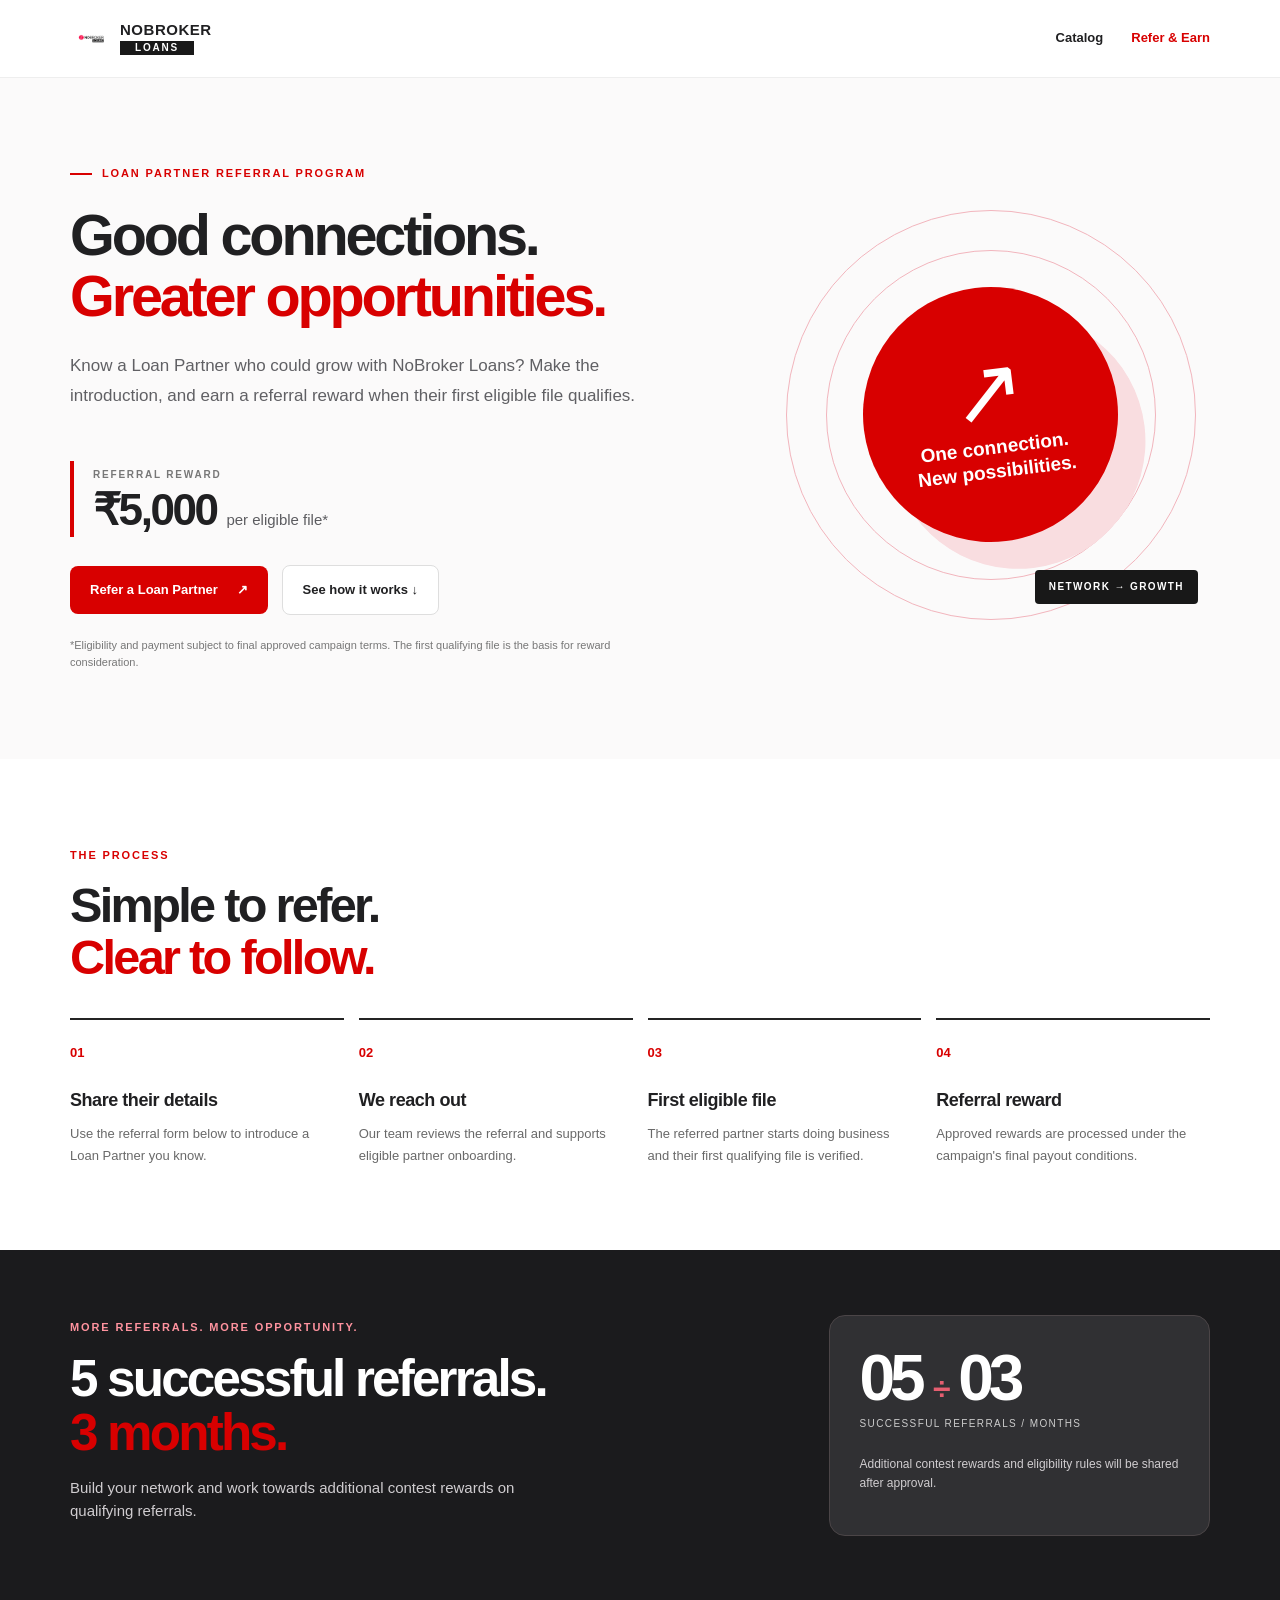
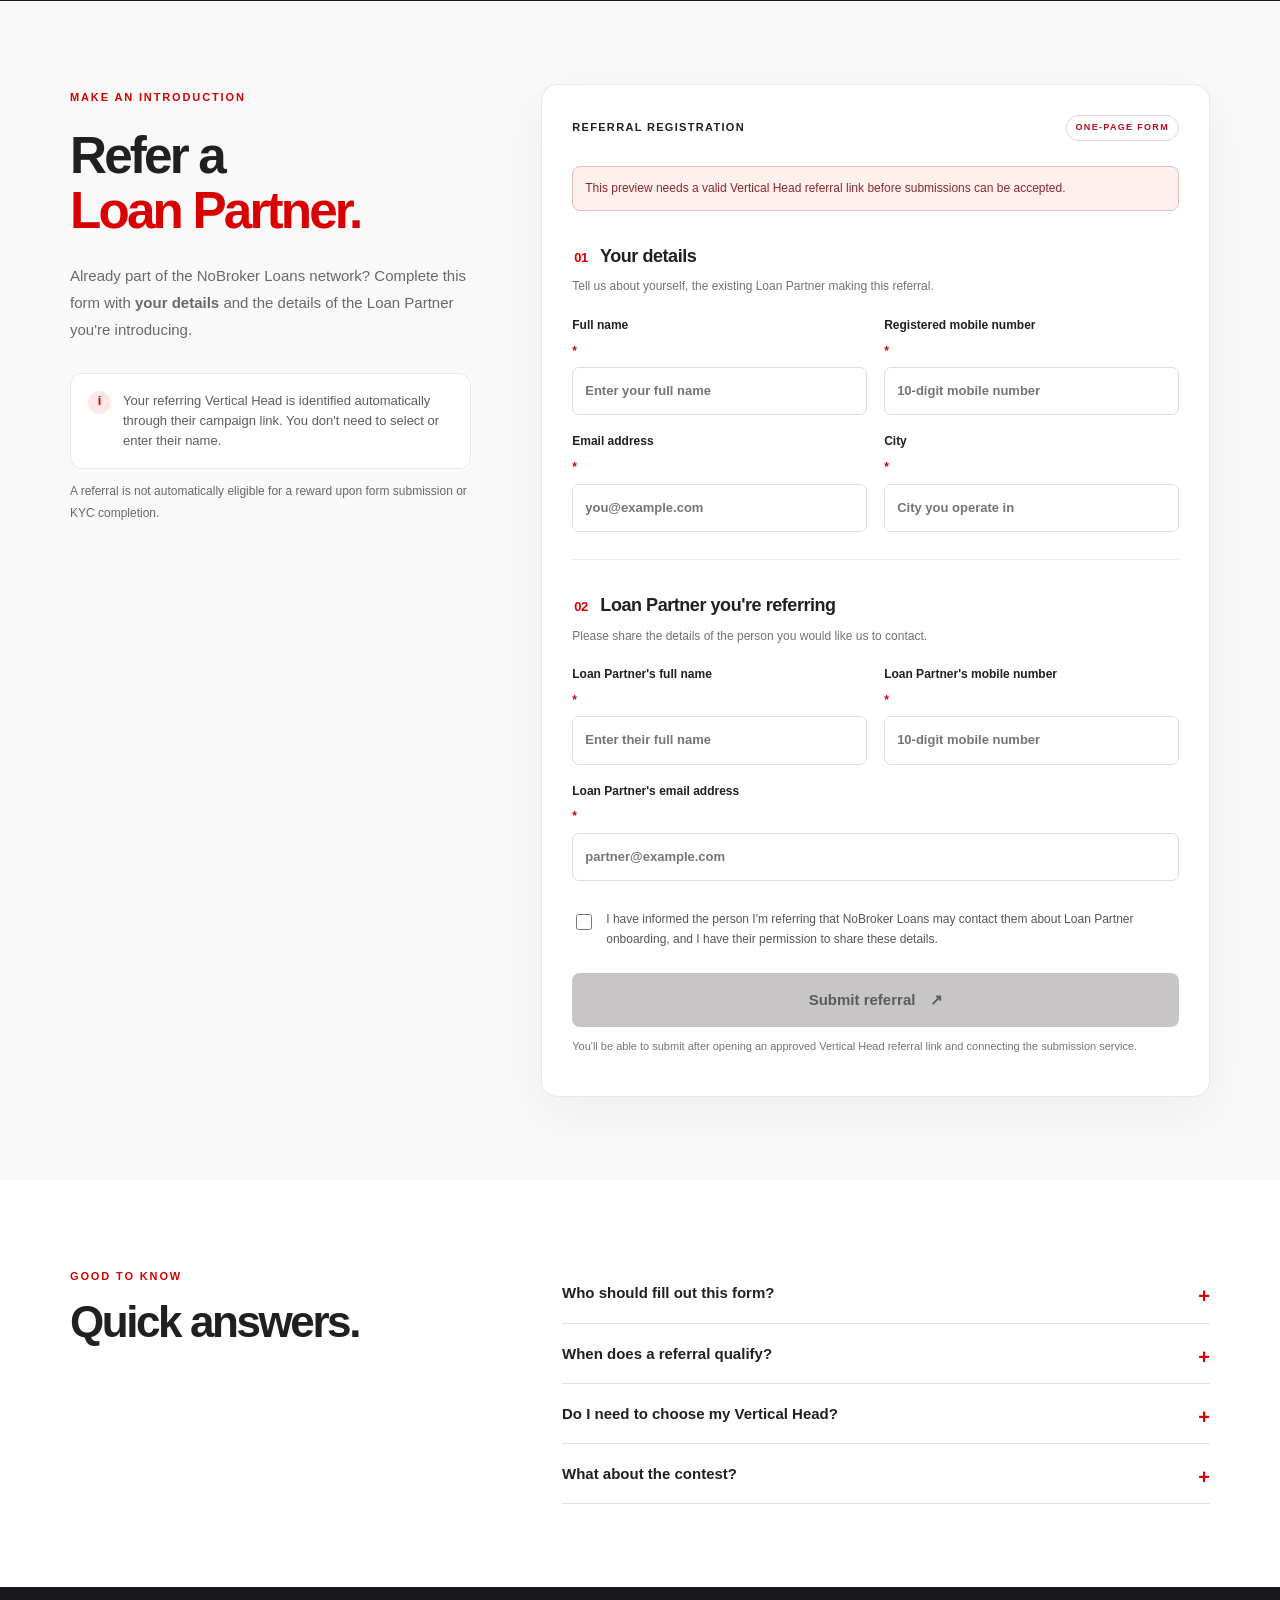
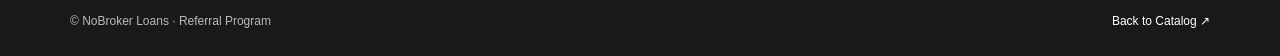
==== refer/index.html @ 008d5f1d "Add files via upload" ====
<!doctype html>
<html lang="en"><head><meta charset="utf-8"><meta name="viewport" content="width=device-width,initial-scale=1,viewport-fit=cover"><meta name="theme-color" content="#ffffff"><meta name="description" content="Refer a Loan Partner to NoBroker Loans. Submit a referral and learn about the referral program."><title>Refer & Earn | NoBroker Loans</title><link rel="icon" href="../favicon.png"><link rel="stylesheet" href="./referral.css"><script src="./referral.js" defer></script></head>
<body><header class="header"><div class="wrap header-row"><a class="wordmark" href="../index.html" aria-label="NoBroker Loans Catalog home"><img src="../assets/catalog-brand-icon.png" alt=""><span><b>NOBROKER</b><strong>LOANS</strong></span></a><nav><a href="../index.html">Catalog</a><a class="selected" href="./">Refer &amp; Earn</a></nav></div></header>
<main>
<section class="hero"><div class="wrap hero-grid"><div><span class="eyebrow"><span class="eyebrow-line"></span> LOAN PARTNER REFERRAL PROGRAM</span><h1>Good connections.<br><em>Greater opportunities.</em></h1><p class="hero-sub">Know a Loan Partner who could grow with NoBroker Loans? Make the introduction, and earn a referral reward when their first eligible file qualifies.</p><div class="reward-line"><div><span class="reward-label">REFERRAL REWARD</span><div class="reward-number">₹5,000 <span>per eligible file*</span></div></div></div><div class="hero-actions"><a href="#referral-form" class="primary">Refer a Loan Partner <span aria-hidden="true">↗</span></a><a href="#how-it-works" class="secondary">See how it works ↓</a></div><p class="micro">*Eligibility and payment subject to final approved campaign terms. The first qualifying file is the basis for reward consideration.</p></div><div class="hero-art" aria-hidden="true"><div class="art-ring ring-one"></div><div class="art-ring ring-two"></div><div class="art-main"><span class="art-icon">↗</span><span class="art-title">One connection.<br>New possibilities.</span></div><div class="art-tag">NETWORK → GROWTH</div></div></div></section>
<section id="how-it-works" class="section how"><div class="wrap"><span class="eyebrow">THE PROCESS</span><h2>Simple to refer.<br><em>Clear to follow.</em></h2><div class="steps"><article class="step"><span class="step-no">01</span><h3>Share their details</h3><p>Use the referral form below to introduce a Loan Partner you know.</p></article><article class="step"><span class="step-no">02</span><h3>We reach out</h3><p>Our team reviews the referral and supports eligible partner onboarding.</p></article><article class="step"><span class="step-no">03</span><h3>First eligible file</h3><p>The referred partner starts doing business and their first qualifying file is verified.</p></article><article class="step"><span class="step-no">04</span><h3>Referral reward</h3><p>Approved rewards are processed under the campaign's final payout conditions.</p></article></div></div></section>
<section class="contest"><div class="wrap contest-grid"><div><span class="eyebrow contest-eyebrow">MORE REFERRALS. MORE OPPORTUNITY.</span><h2>5 successful referrals.<br><em>3 months.</em></h2><p>Build your network and work towards additional contest rewards on qualifying referrals.</p></div><div class="contest-card"><div class="contest-bignum">05 <span>÷</span> 03</div><span class="contest-detail">SUCCESSFUL REFERRALS / MONTHS</span><p>Additional contest rewards and eligibility rules will be shared after approval.</p></div></div></section>
<section id="referral-form" class="section form-section"><div class="wrap form-grid"><div class="form-intro"><span class="eyebrow">MAKE AN INTRODUCTION</span><h2>Refer a<br><em>Loan Partner.</em></h2><p>Already part of the NoBroker Loans network? Complete this form with <b>your details</b> and the details of the Loan Partner you're introducing.</p><div class="privacy-note"><span class="info-dot">i</span><span>Your referring Vertical Head is identified automatically through their campaign link. You don't need to select or enter their name.</span></div><p class="form-small">A referral is not automatically eligible for a reward upon form submission or KYC completion.</p></div>
<div class="form-card"><div class="form-card-head"><span>REFERRAL REGISTRATION</span><span class="small-pill">ONE-PAGE FORM</span></div><div id="link-status" class="status-message" role="status">Checking referral link…</div><form id="referral" novalidate><fieldset><legend><span>01</span> Your details</legend><p class="fieldset-desc">Tell us about yourself, the existing Loan Partner making this referral.</p><div class="fields"><label>Full name <b>*</b><input name="referrer_name" required maxlength="120" autocomplete="name" placeholder="Enter your full name"></label><label>Registered mobile number <b>*</b><input name="referrer_phone" required type="tel" inputmode="numeric" pattern="[6-9][0-9]{9}" maxlength="10" placeholder="10-digit mobile number"></label><label>Email address <b>*</b><input name="referrer_email" required type="email" maxlength="254" autocomplete="email" placeholder="you@example.com"></label><label>City <b>*</b><input name="referrer_city" required maxlength="80" placeholder="City you operate in"></label></div></fieldset><hr><fieldset><legend><span>02</span> Loan Partner you're referring</legend><p class="fieldset-desc">Please share the details of the person you would like us to contact.</p><div class="fields"><label>Loan Partner's full name <b>*</b><input name="referred_name" required maxlength="120" placeholder="Enter their full name"></label><label>Loan Partner's mobile number <b>*</b><input name="referred_phone" required type="tel" inputmode="numeric" pattern="[6-9][0-9]{9}" maxlength="10" placeholder="10-digit mobile number"></label><label class="full">Loan Partner's email address <b>*</b><input name="referred_email" required type="email" maxlength="254" placeholder="partner@example.com"></label></div></fieldset><label class="consent"><input id="consent" type="checkbox" required><span>I have informed the person I'm referring that NoBroker Loans may contact them about Loan Partner onboarding, and I have their permission to share these details.</span></label><div class="submit-row"><button type="submit" id="submit" disabled>Submit referral <span>↗</span></button><p id="submit-status" role="status" aria-live="polite">You'll be able to submit after opening an approved Vertical Head referral link and connecting the submission service.</p></div></form></div></div></section>
<section class="section faq"><div class="wrap faq-grid"><div><span class="eyebrow">GOOD TO KNOW</span><h2>Quick answers.</h2></div><div class="faq-items"><details><summary>Who should fill out this form?</summary><p>The existing NoBroker Loans Loan Partner making the referral—not the new partner being referred.</p></details><details><summary>When does a referral qualify?</summary><p>Submitting details is only the first step. Eligibility depends on the referred partner's first qualifying business file and final program terms.</p></details><details><summary>Do I need to choose my Vertical Head?</summary><p>No. Use the referral link shared by your Vertical Head. Their identifier will be captured automatically.</p></details><details><summary>What about the contest?</summary><p>The proposed challenge is five successful referrals in three months. Additional rewards and full rules will be published after approval.</p></details></div></div></section>
</main><footer><div class="wrap footer-row"><span>© NoBroker Loans · Referral Program</span><a href="../index.html">Back to Catalog ↗</a></div></footer></body></html>
---- refer/referral.css ----
*{box-sizing:border-box}html{scroll-behavior:smooth}body{margin:0;color:#202022;background:#fff;font:15px/1.55 Arial,Helvetica,sans-serif}a{color:inherit;text-decoration:none}button,input{font:inherit}button{cursor:pointer}.wrap{width:min(1140px,calc(100% - 44px));margin:auto}.header{height:78px;border-bottom:1px solid #eee;background:white}.header-row{height:100%;display:flex;align-items:center;justify-content:space-between}.wordmark{display:flex;align-items:center;gap:8px}.wordmark img{width:42px;height:42px;object-fit:contain}.wordmark span{font-size:15px;display:flex;flex-direction:column;line-height:1.02;letter-spacing:.035em}.wordmark strong{background:#191919;color:#fff;font-size:10px;letter-spacing:.18em;width:max-content;padding:2px 15px;margin-top:3px}.header nav{display:flex;gap:28px;font-size:13px;font-weight:700}.header nav .selected{color:#d80000}.hero{background:#fbfafa;padding:80px 0 88px;overflow:hidden}.hero-grid{display:grid;grid-template-columns:1.2fr .8fr;align-items:center;gap:44px}.eyebrow{font-size:11px;font-weight:800;letter-spacing:.17em;color:#d80000;display:inline-flex;align-items:center;gap:10px}.eyebrow-line{width:22px;height:2px;background:#d80000}.hero h1,h2{font-size:clamp(36px,4.5vw,68px);line-height:1.06;letter-spacing:-.055em;font-weight:800;margin:22px 0 24px}h1 em,h2 em{font-style:normal;color:#d80000}.hero-sub{max-width:570px;color:#606064;font-size:17px;line-height:1.8}.reward-line{margin-top:32px;display:inline-block;border-left:4px solid #d80000;padding-left:19px}.reward-label{font-size:10px;letter-spacing:.18em;font-weight:800;color:#777}.reward-number{font-size:44px;letter-spacing:-.055em;font-weight:850;line-height:1.2}.reward-number span{font-size:15px;letter-spacing:0;color:#5c5c60;font-weight:500}.hero-actions{display:flex;align-items:center;flex-wrap:wrap;gap:14px;margin-top:28px}.primary,.secondary{border-radius:8px;padding:14px 20px;font-weight:800;font-size:13px}.primary{background:#d80000;color:white}.primary span{margin-left:15px}.secondary{border:1px solid #dedede;background:white}.micro{font-size:11px;color:#777;max-width:580px;margin:22px 0 0}.hero-art{height:410px;position:relative;display:flex;align-items:center;justify-content:center}.art-ring{position:absolute;border-radius:50%;border:1px solid #f2b5bd}.ring-one{width:410px;height:410px}.ring-two{width:330px;height:330px}.art-main{width:255px;height:255px;border-radius:50%;background:#d80000;color:#fff;display:flex;justify-content:center;align-items:center;flex-direction:column;box-shadow:24px 30px 0 #f9dde0;transform:rotate(-7deg);text-align:center}.art-icon{font-size:90px;font-weight:200;line-height:1}.art-title{font-size:19px;font-weight:800;line-height:1.25}.art-tag{position:absolute;bottom:16px;right:12px;background:#181818;color:white;padding:9px 14px;border-radius:4px;font-size:10px;letter-spacing:.14em;font-weight:800}.section{padding:83px 0}.how{background:#fff}.how h2{font-size:clamp(32px,3.8vw,50px);margin:15px 0 35px}.steps{display:grid;grid-template-columns:repeat(4,1fr);gap:15px}.step{border-top:2px solid #242424;padding:20px 16px 0 0}.step-no{font-size:13px;color:#d80000;font-weight:800}.step h3{margin:23px 0 8px;font-size:18px;letter-spacing:-.025em}.step p{font-size:13px;color:#696969;line-height:1.7;margin:0}.contest{background:#1b1b1d;color:#fff;padding:64px 0}.contest-grid{display:grid;grid-template-columns:1.3fr .7fr;gap:50px;align-items:center}.contest-eyebrow{color:#ff939f}.contest h2{font-size:clamp(34px,4vw,56px);margin:15px 0 15px}.contest p{color:#d0cdd0;max-width:500px}.contest-card{background:#303033;border:1px solid #4b4547;border-radius:16px;padding:30px}.contest-bignum{font-size:64px;font-weight:800;letter-spacing:-.08em;line-height:1}.contest-bignum span{color:#e55e70;font-size:32px}.contest-detail{font-size:10px;letter-spacing:.14em;color:#ccc}.contest-card p{font-size:12px;margin-top:22px}.form-section{background:#faf9f9}.form-grid{display:grid;grid-template-columns:.75fr 1.25fr;gap:70px;align-items:start}.form-intro{position:sticky;top:30px}.form-intro h2{font-size:clamp(34px,4vw,55px)}.form-intro>p{color:#68686d;line-height:1.8}.privacy-note{background:#fff;border:1px solid #e9e6e6;border-radius:12px;padding:17px;display:flex;gap:12px;margin-top:30px;font-size:13px;color:#5d5d61}.info-dot{flex-shrink:0;background:#fde7e9;color:#d80000;width:23px;height:23px;text-align:center;border-radius:50%;font-weight:800}.form-small{font-size:12px}.form-card{background:#fff;border:1px solid #ece6e6;border-radius:16px;box-shadow:0 16px 50px #2620200d;padding:30px}.form-card-head{display:flex;align-items:center;justify-content:space-between;gap:10px;font-size:11px;font-weight:800;letter-spacing:.12em}.small-pill{border:1px solid #f4cbd0;border-radius:40px;color:#b60a1f;padding:5px 9px;font-size:9px;white-space:nowrap}.status-message{background:#fff5e6;border:1px solid #f4d9a6;padding:12px;border-radius:8px;font-size:12px;color:#6b4d19;margin-top:25px}.status-message.ok{background:#f1f8f1;border-color:#c7e4c7;color:#315e31}.status-message.error{background:#fff0f0;border-color:#ebbbbb;color:#892b2b}fieldset{padding:0;border:0;margin:32px 0 0}legend{font-size:18px;font-weight:800;letter-spacing:-.025em}legend span{color:#d80000;margin-right:8px;font-size:13px}.fieldset-desc{font-size:12px;color:#737377;margin:7px 0 20px}.fields{display:grid;grid-template-columns:repeat(2,minmax(0,1fr));gap:17px}.fields label{display:flex;flex-direction:column;gap:7px;font-size:12px;font-weight:700}.fields label b{color:#d80000}.fields .full{grid-column:1/-1}.fields input{width:100%;min-width:0;border:1px solid #dddde1;border-radius:7px;padding:13px 12px;outline:none;background:white;color:#202020;font-size:13px}.fields input:focus{border-color:#d80000;box-shadow:0 0 0 3px #d8000015}.fields input:invalid:not(:placeholder-shown){border-color:#d65b62}.form-card hr{border:0;border-top:1px solid #eee;margin:27px 0}.consent{display:flex;gap:11px;align-items:flex-start;font-size:12px;color:#55565b;line-height:1.65;margin-top:29px}.consent input{margin-top:4px;accent-color:#d80000;width:16px;height:16px;flex-shrink:0}.submit-row{margin-top:24px}.submit-row button{border:0;border-radius:8px;background:#d80000;color:white;padding:15px 22px;width:100%;font-weight:800;text-align:center}.submit-row button span{padding-left:10px}.submit-row button:disabled{background:#c7c5c5;color:#5b5b5b;cursor:not-allowed}.submit-row p{font-size:11px;color:#74747a;line-height:1.6}.faq-grid{display:grid;grid-template-columns:.8fr 1.2fr;gap:60px}.faq h2{font-size:44px;margin:12px 0}.faq details{border-bottom:1px solid #e3e3e3;padding:18px 0}.faq summary{cursor:pointer;list-style:none;font-weight:750}.faq summary:after{content:'+';float:right;color:#d80000;font-size:20px}.faq details[open] summary:after{content:'−'}.faq details p{font-size:13px;color:#6a6a6a;max-width:570px}footer{background:#19191b;color:#bbb;font-size:12px;padding:25px 0}.footer-row{display:flex;justify-content:space-between;gap:20px}footer a{color:#fff}@media(max-width:850px){.hero-grid,.contest-grid,.form-grid,.faq-grid{grid-template-columns:1fr}.hero-art{display:none}.form-intro{position:static}.steps{grid-template-columns:repeat(2,1fr)}.hero{padding:50px 0 56px}.form-grid{gap:20px}}@media(max-width:520px){.wrap{width:calc(100% - 30px)}.header{height:70px}.header nav{gap:14px}.header nav a{font-size:12px}.wordmark img{width:34px;height:34px}.wordmark span{font-size:12px}.wordmark strong{font-size:8px}.hero h1{font-size:42px}.hero-sub{font-size:15px}.reward-number{font-size:39px}.reward-number span{display:block;font-size:13px}.steps,.fields{grid-template-columns:1fr}.section{padding:55px 0}.form-card{padding:21px 16px}.contest{padding:48px 0}.contest-card{padding:22px}.faq h2{font-size:38px}.footer-row{flex-direction:column}.hero-actions{align-items:stretch}.hero-actions a{text-align:center;flex:1 1 auto}}
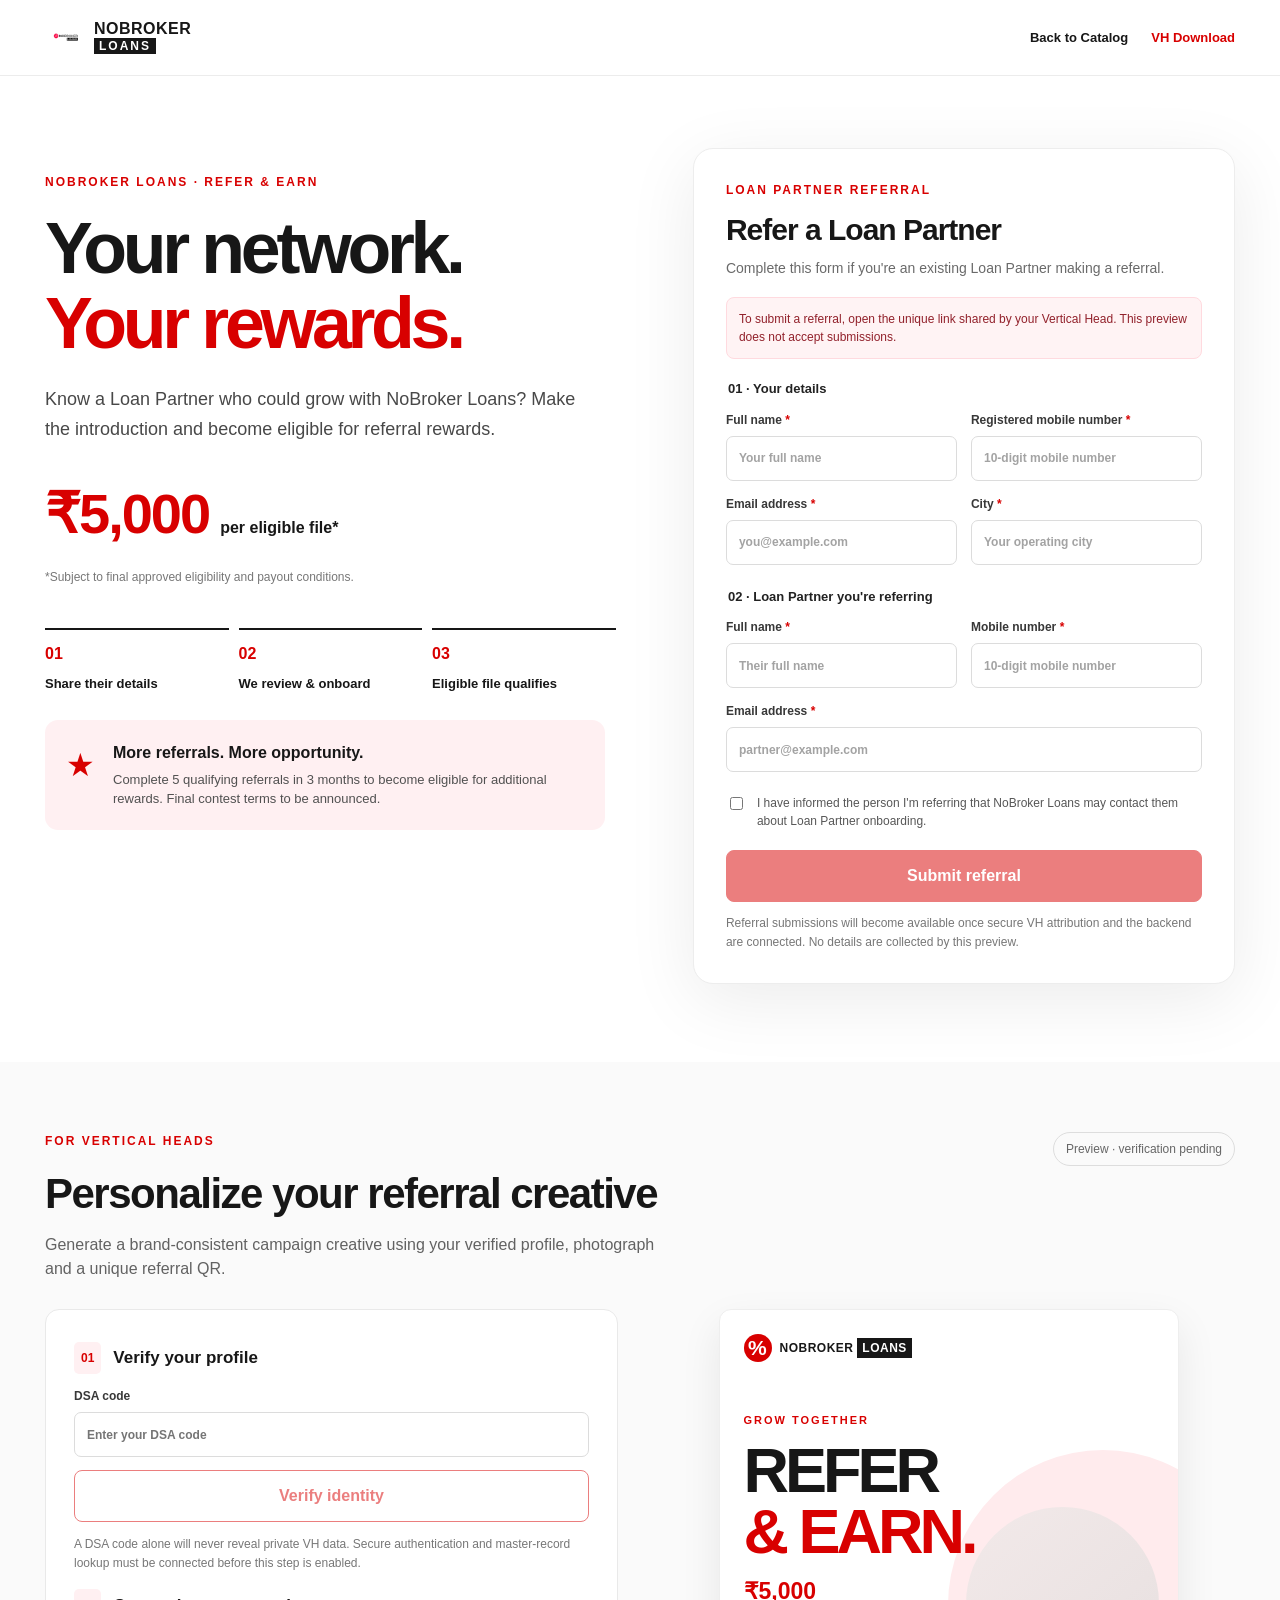
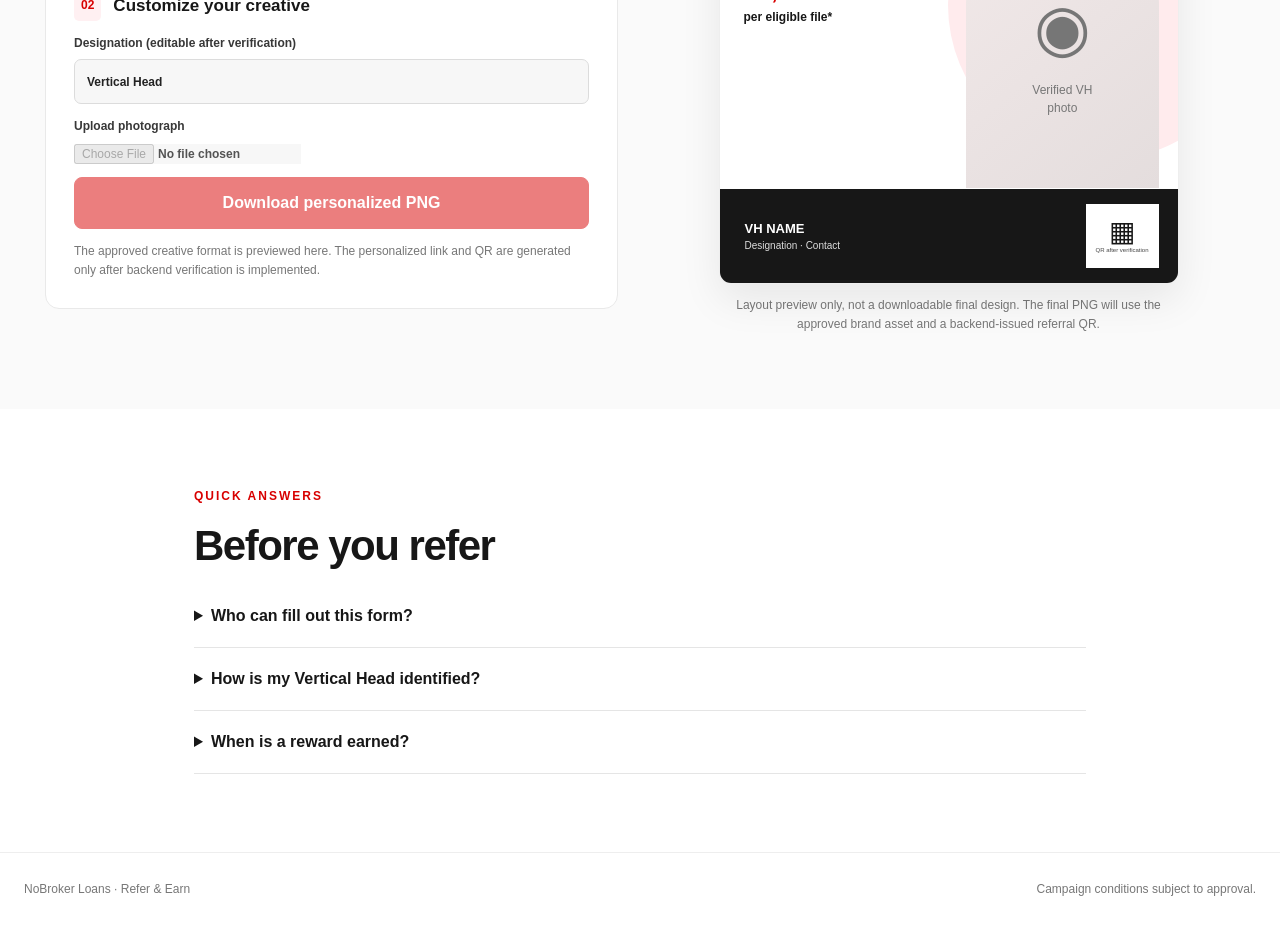
==== commit aa6e559a: "Add files via upload" ====
--- a/refer/index.html
+++ b/refer/index.html
@@ -1,11 +1,9 @@
 <!doctype html>
-<html lang="en"><head><meta charset="utf-8"><meta name="viewport" content="width=device-width,initial-scale=1,viewport-fit=cover"><meta name="theme-color" content="#ffffff"><meta name="description" content="Refer a Loan Partner to NoBroker Loans. Submit a referral and learn about the referral program."><title>Refer & Earn | NoBroker Loans</title><link rel="icon" href="../favicon.png"><link rel="stylesheet" href="./referral.css"><script src="./referral.js" defer></script></head>
-<body><header class="header"><div class="wrap header-row"><a class="wordmark" href="../index.html" aria-label="NoBroker Loans Catalog home"><img src="../assets/catalog-brand-icon.png" alt=""><span><b>NOBROKER</b><strong>LOANS</strong></span></a><nav><a href="../index.html">Catalog</a><a class="selected" href="./">Refer &amp; Earn</a></nav></div></header>
+<html lang="en"><head><meta charset="utf-8"><meta name="viewport" content="width=device-width,initial-scale=1"><meta name="theme-color" content="#ffffff"><title>Refer & Earn | NoBroker Loans</title><meta name="description" content="Introduce a Loan Partner to NoBroker Loans. Learn about referral rewards and submit an eligible referral."><link rel="icon" href="../favicon.png"><link rel="stylesheet" href="./referral.css"></head>
+<body><header class="bar"><a href="../" class="brand" aria-label="Back to NoBroker Loans Catalog"><img src="./catalog-brand.png" alt=""/><span><b>NOBROKER</b><em>LOANS</em></span></a><nav><a href="../">Back to Catalog</a><a class="vh-nav" href="#vh-tool">VH Download</a></nav></header>
 <main>
-<section class="hero"><div class="wrap hero-grid"><div><span class="eyebrow"><span class="eyebrow-line"></span> LOAN PARTNER REFERRAL PROGRAM</span><h1>Good connections.<br><em>Greater opportunities.</em></h1><p class="hero-sub">Know a Loan Partner who could grow with NoBroker Loans? Make the introduction, and earn a referral reward when their first eligible file qualifies.</p><div class="reward-line"><div><span class="reward-label">REFERRAL REWARD</span><div class="reward-number">₹5,000 <span>per eligible file*</span></div></div></div><div class="hero-actions"><a href="#referral-form" class="primary">Refer a Loan Partner <span aria-hidden="true">↗</span></a><a href="#how-it-works" class="secondary">See how it works ↓</a></div><p class="micro">*Eligibility and payment subject to final approved campaign terms. The first qualifying file is the basis for reward consideration.</p></div><div class="hero-art" aria-hidden="true"><div class="art-ring ring-one"></div><div class="art-ring ring-two"></div><div class="art-main"><span class="art-icon">↗</span><span class="art-title">One connection.<br>New possibilities.</span></div><div class="art-tag">NETWORK → GROWTH</div></div></div></section>
-<section id="how-it-works" class="section how"><div class="wrap"><span class="eyebrow">THE PROCESS</span><h2>Simple to refer.<br><em>Clear to follow.</em></h2><div class="steps"><article class="step"><span class="step-no">01</span><h3>Share their details</h3><p>Use the referral form below to introduce a Loan Partner you know.</p></article><article class="step"><span class="step-no">02</span><h3>We reach out</h3><p>Our team reviews the referral and supports eligible partner onboarding.</p></article><article class="step"><span class="step-no">03</span><h3>First eligible file</h3><p>The referred partner starts doing business and their first qualifying file is verified.</p></article><article class="step"><span class="step-no">04</span><h3>Referral reward</h3><p>Approved rewards are processed under the campaign's final payout conditions.</p></article></div></div></section>
-<section class="contest"><div class="wrap contest-grid"><div><span class="eyebrow contest-eyebrow">MORE REFERRALS. MORE OPPORTUNITY.</span><h2>5 successful referrals.<br><em>3 months.</em></h2><p>Build your network and work towards additional contest rewards on qualifying referrals.</p></div><div class="contest-card"><div class="contest-bignum">05 <span>÷</span> 03</div><span class="contest-detail">SUCCESSFUL REFERRALS / MONTHS</span><p>Additional contest rewards and eligibility rules will be shared after approval.</p></div></div></section>
-<section id="referral-form" class="section form-section"><div class="wrap form-grid"><div class="form-intro"><span class="eyebrow">MAKE AN INTRODUCTION</span><h2>Refer a<br><em>Loan Partner.</em></h2><p>Already part of the NoBroker Loans network? Complete this form with <b>your details</b> and the details of the Loan Partner you're introducing.</p><div class="privacy-note"><span class="info-dot">i</span><span>Your referring Vertical Head is identified automatically through their campaign link. You don't need to select or enter their name.</span></div><p class="form-small">A referral is not automatically eligible for a reward upon form submission or KYC completion.</p></div>
-<div class="form-card"><div class="form-card-head"><span>REFERRAL REGISTRATION</span><span class="small-pill">ONE-PAGE FORM</span></div><div id="link-status" class="status-message" role="status">Checking referral link…</div><form id="referral" novalidate><fieldset><legend><span>01</span> Your details</legend><p class="fieldset-desc">Tell us about yourself, the existing Loan Partner making this referral.</p><div class="fields"><label>Full name <b>*</b><input name="referrer_name" required maxlength="120" autocomplete="name" placeholder="Enter your full name"></label><label>Registered mobile number <b>*</b><input name="referrer_phone" required type="tel" inputmode="numeric" pattern="[6-9][0-9]{9}" maxlength="10" placeholder="10-digit mobile number"></label><label>Email address <b>*</b><input name="referrer_email" required type="email" maxlength="254" autocomplete="email" placeholder="you@example.com"></label><label>City <b>*</b><input name="referrer_city" required maxlength="80" placeholder="City you operate in"></label></div></fieldset><hr><fieldset><legend><span>02</span> Loan Partner you're referring</legend><p class="fieldset-desc">Please share the details of the person you would like us to contact.</p><div class="fields"><label>Loan Partner's full name <b>*</b><input name="referred_name" required maxlength="120" placeholder="Enter their full name"></label><label>Loan Partner's mobile number <b>*</b><input name="referred_phone" required type="tel" inputmode="numeric" pattern="[6-9][0-9]{9}" maxlength="10" placeholder="10-digit mobile number"></label><label class="full">Loan Partner's email address <b>*</b><input name="referred_email" required type="email" maxlength="254" placeholder="partner@example.com"></label></div></fieldset><label class="consent"><input id="consent" type="checkbox" required><span>I have informed the person I'm referring that NoBroker Loans may contact them about Loan Partner onboarding, and I have their permission to share these details.</span></label><div class="submit-row"><button type="submit" id="submit" disabled>Submit referral <span>↗</span></button><p id="submit-status" role="status" aria-live="polite">You'll be able to submit after opening an approved Vertical Head referral link and connecting the submission service.</p></div></form></div></div></section>
-<section class="section faq"><div class="wrap faq-grid"><div><span class="eyebrow">GOOD TO KNOW</span><h2>Quick answers.</h2></div><div class="faq-items"><details><summary>Who should fill out this form?</summary><p>The existing NoBroker Loans Loan Partner making the referral—not the new partner being referred.</p></details><details><summary>When does a referral qualify?</summary><p>Submitting details is only the first step. Eligibility depends on the referred partner's first qualifying business file and final program terms.</p></details><details><summary>Do I need to choose my Vertical Head?</summary><p>No. Use the referral link shared by your Vertical Head. Their identifier will be captured automatically.</p></details><details><summary>What about the contest?</summary><p>The proposed challenge is five successful referrals in three months. Additional rewards and full rules will be published after approval.</p></details></div></div></section>
-</main><footer><div class="wrap footer-row"><span>© NoBroker Loans · Referral Program</span><a href="../index.html">Back to Catalog ↗</a></div></footer></body></html>+<section class="hero" aria-labelledby="hero-title"><div class="hero-copy"><p class="eyebrow">NOBROKER LOANS · REFER & EARN</p><h1 id="hero-title">Your network.<br><span>Your rewards.</span></h1><p class="intro">Know a Loan Partner who could grow with NoBroker Loans? Make the introduction and become eligible for referral rewards.</p><div class="reward"><strong>₹5,000</strong><span>per eligible file*</span></div><p class="subtext">*Subject to final approved eligibility and payout conditions.</p><div class="steps"><div><b>01</b><span>Share their details</span></div><div><b>02</b><span>We review & onboard</span></div><div><b>03</b><span>Eligible file qualifies</span></div></div><div class="contest"><div class="contest-icon" aria-hidden="true">★</div><div><b>More referrals. More opportunity.</b><p>Complete 5 qualifying referrals in 3 months to become eligible for additional rewards. Final contest terms to be announced.</p></div></div></div>
+<div class="form-card" id="refer-form"><div class="card-top"><p class="eyebrow">LOAN PARTNER REFERRAL</p><h2>Refer a Loan Partner</h2><p>Complete this form if you're an existing Loan Partner making a referral.</p></div><div class="notice" id="attribution-message" role="status">Checking your referral link…</div><form id="referral-form"><fieldset><legend>01 · Your details</legend><div class="fields"><label>Full name <span>*</span><input name="referrer_name" autocomplete="name" required maxlength="120" placeholder="Your full name"></label><label>Registered mobile number <span>*</span><input name="referrer_mobile" inputmode="numeric" pattern="[6-9][0-9]{9}" required placeholder="10-digit mobile number"></label><label>Email address <span>*</span><input name="referrer_email" type="email" autocomplete="email" required placeholder="you@example.com"></label><label>City <span>*</span><input name="referrer_city" required maxlength="100" placeholder="Your operating city"></label></div></fieldset><fieldset><legend>02 · Loan Partner you're referring</legend><div class="fields"><label>Full name <span>*</span><input name="referred_name" required maxlength="120" placeholder="Their full name"></label><label>Mobile number <span>*</span><input name="referred_mobile" inputmode="numeric" pattern="[6-9][0-9]{9}" required placeholder="10-digit mobile number"></label><label class="wide">Email address <span>*</span><input name="referred_email" type="email" required placeholder="partner@example.com"></label></div></fieldset><label class="consent"><input name="consent" type="checkbox" required><span>I have informed the person I'm referring that NoBroker Loans may contact them about Loan Partner onboarding.</span></label><button class="button primary" type="submit" id="submit-referral" disabled>Submit referral</button><p class="footnote">Referral submissions will become available once secure VH attribution and the backend are connected. No details are collected by this preview.</p></form></div></section>
+<section class="vh-section" id="vh-tool"><div class="section-heading"><div><p class="eyebrow">FOR VERTICAL HEADS</p><h2>Personalize your referral creative</h2><p>Generate a brand-consistent campaign creative using your verified profile, photograph and a unique referral QR.</p></div><span class="stage-tag">Preview · verification pending</span></div><div class="vh-grid"><div class="vh-controls"><div class="line"><span>01</span><h3>Verify your profile</h3></div><label>DSA code<input type="text" placeholder="Enter your DSA code" id="dsa-code" autocomplete="off"></label><button class="button secondary" disabled>Verify identity</button><p class="hint">A DSA code alone will never reveal private VH data. Secure authentication and master-record lookup must be connected before this step is enabled.</p><div class="line"><span>02</span><h3>Customize your creative</h3></div><label>Designation (editable after verification)<input type="text" value="Vertical Head" disabled></label><label>Upload photograph<input type="file" accept="image/png,image/jpeg,image/webp" disabled></label><button class="button primary" disabled>Download personalized PNG</button><p class="hint">The approved creative format is previewed here. The personalized link and QR are generated only after backend verification is implemented.</p></div><div class="poster-wrap"><div class="poster" aria-label="Placeholder preview of VH personalized PNG creative"><div class="poster-brand"><span class="poster-mark">%</span><span>NOBROKER <b>LOANS</b></span></div><p class="poster-kicker">GROW TOGETHER</p><h3>REFER<br><em>& EARN.</em></h3><div class="poster-reward">₹5,000 <small>per eligible file*</small></div><div class="photo-placeholder"><span aria-hidden="true">◉</span><small>Verified VH<br>photo</small></div><div class="poster-footer"><div><strong>VH NAME</strong><small>Designation · Contact</small></div><div class="qr-placeholder"><span>▦</span><small>QR after verification</small></div></div></div><p class="hint">Layout preview only, not a downloadable final design. The final PNG will use the approved brand asset and a backend-issued referral QR.</p></div></div></section>
+<section class="faq"><p class="eyebrow">QUICK ANSWERS</p><h2>Before you refer</h2><details><summary>Who can fill out this form?</summary><p>An existing NoBroker Loans Loan Partner referring another prospective Loan Partner.</p></details><details><summary>How is my Vertical Head identified?</summary><p>Your Vertical Head shares a unique referral link. That link is verified by the backend and determines attribution automatically. There is no manual VH selection.</p></details><details><summary>When is a reward earned?</summary><p>Only when approved campaign eligibility and qualifying-file conditions are met. Final commercial terms must be confirmed before launch.</p></details></section>
+</main><footer><span>NoBroker Loans · Refer & Earn</span><span>Campaign conditions subject to approval.</span></footer><script defer src="./referral.js"></script></body></html>
--- a/refer/referral.css
+++ b/refer/referral.css
@@ -1 +1 @@
-*{box-sizing:border-box}html{scroll-behavior:smooth}body{margin:0;color:#202022;background:#fff;font:15px/1.55 Arial,Helvetica,sans-serif}a{color:inherit;text-decoration:none}button,input{font:inherit}button{cursor:pointer}.wrap{width:min(1140px,calc(100% - 44px));margin:auto}.header{height:78px;border-bottom:1px solid #eee;background:white}.header-row{height:100%;display:flex;align-items:center;justify-content:space-between}.wordmark{display:flex;align-items:center;gap:8px}.wordmark img{width:42px;height:42px;object-fit:contain}.wordmark span{font-size:15px;display:flex;flex-direction:column;line-height:1.02;letter-spacing:.035em}.wordmark strong{background:#191919;color:#fff;font-size:10px;letter-spacing:.18em;width:max-content;padding:2px 15px;margin-top:3px}.header nav{display:flex;gap:28px;font-size:13px;font-weight:700}.header nav .selected{color:#d80000}.hero{background:#fbfafa;padding:80px 0 88px;overflow:hidden}.hero-grid{display:grid;grid-template-columns:1.2fr .8fr;align-items:center;gap:44px}.eyebrow{font-size:11px;font-weight:800;letter-spacing:.17em;color:#d80000;display:inline-flex;align-items:center;gap:10px}.eyebrow-line{width:22px;height:2px;background:#d80000}.hero h1,h2{font-size:clamp(36px,4.5vw,68px);line-height:1.06;letter-spacing:-.055em;font-weight:800;margin:22px 0 24px}h1 em,h2 em{font-style:normal;color:#d80000}.hero-sub{max-width:570px;color:#606064;font-size:17px;line-height:1.8}.reward-line{margin-top:32px;display:inline-block;border-left:4px solid #d80000;padding-left:19px}.reward-label{font-size:10px;letter-spacing:.18em;font-weight:800;color:#777}.reward-number{font-size:44px;letter-spacing:-.055em;font-weight:850;line-height:1.2}.reward-number span{font-size:15px;letter-spacing:0;color:#5c5c60;font-weight:500}.hero-actions{display:flex;align-items:center;flex-wrap:wrap;gap:14px;margin-top:28px}.primary,.secondary{border-radius:8px;padding:14px 20px;font-weight:800;font-size:13px}.primary{background:#d80000;color:white}.primary span{margin-left:15px}.secondary{border:1px solid #dedede;background:white}.micro{font-size:11px;color:#777;max-width:580px;margin:22px 0 0}.hero-art{height:410px;position:relative;display:flex;align-items:center;justify-content:center}.art-ring{position:absolute;border-radius:50%;border:1px solid #f2b5bd}.ring-one{width:410px;height:410px}.ring-two{width:330px;height:330px}.art-main{width:255px;height:255px;border-radius:50%;background:#d80000;color:#fff;display:flex;justify-content:center;align-items:center;flex-direction:column;box-shadow:24px 30px 0 #f9dde0;transform:rotate(-7deg);text-align:center}.art-icon{font-size:90px;font-weight:200;line-height:1}.art-title{font-size:19px;font-weight:800;line-height:1.25}.art-tag{position:absolute;bottom:16px;right:12px;background:#181818;color:white;padding:9px 14px;border-radius:4px;font-size:10px;letter-spacing:.14em;font-weight:800}.section{padding:83px 0}.how{background:#fff}.how h2{font-size:clamp(32px,3.8vw,50px);margin:15px 0 35px}.steps{display:grid;grid-template-columns:repeat(4,1fr);gap:15px}.step{border-top:2px solid #242424;padding:20px 16px 0 0}.step-no{font-size:13px;color:#d80000;font-weight:800}.step h3{margin:23px 0 8px;font-size:18px;letter-spacing:-.025em}.step p{font-size:13px;color:#696969;line-height:1.7;margin:0}.contest{background:#1b1b1d;color:#fff;padding:64px 0}.contest-grid{display:grid;grid-template-columns:1.3fr .7fr;gap:50px;align-items:center}.contest-eyebrow{color:#ff939f}.contest h2{font-size:clamp(34px,4vw,56px);margin:15px 0 15px}.contest p{color:#d0cdd0;max-width:500px}.contest-card{background:#303033;border:1px solid #4b4547;border-radius:16px;padding:30px}.contest-bignum{font-size:64px;font-weight:800;letter-spacing:-.08em;line-height:1}.contest-bignum span{color:#e55e70;font-size:32px}.contest-detail{font-size:10px;letter-spacing:.14em;color:#ccc}.contest-card p{font-size:12px;margin-top:22px}.form-section{background:#faf9f9}.form-grid{display:grid;grid-template-columns:.75fr 1.25fr;gap:70px;align-items:start}.form-intro{position:sticky;top:30px}.form-intro h2{font-size:clamp(34px,4vw,55px)}.form-intro>p{color:#68686d;line-height:1.8}.privacy-note{background:#fff;border:1px solid #e9e6e6;border-radius:12px;padding:17px;display:flex;gap:12px;margin-top:30px;font-size:13px;color:#5d5d61}.info-dot{flex-shrink:0;background:#fde7e9;color:#d80000;width:23px;height:23px;text-align:center;border-radius:50%;font-weight:800}.form-small{font-size:12px}.form-card{background:#fff;border:1px solid #ece6e6;border-radius:16px;box-shadow:0 16px 50px #2620200d;padding:30px}.form-card-head{display:flex;align-items:center;justify-content:space-between;gap:10px;font-size:11px;font-weight:800;letter-spacing:.12em}.small-pill{border:1px solid #f4cbd0;border-radius:40px;color:#b60a1f;padding:5px 9px;font-size:9px;white-space:nowrap}.status-message{background:#fff5e6;border:1px solid #f4d9a6;padding:12px;border-radius:8px;font-size:12px;color:#6b4d19;margin-top:25px}.status-message.ok{background:#f1f8f1;border-color:#c7e4c7;color:#315e31}.status-message.error{background:#fff0f0;border-color:#ebbbbb;color:#892b2b}fieldset{padding:0;border:0;margin:32px 0 0}legend{font-size:18px;font-weight:800;letter-spacing:-.025em}legend span{color:#d80000;margin-right:8px;font-size:13px}.fieldset-desc{font-size:12px;color:#737377;margin:7px 0 20px}.fields{display:grid;grid-template-columns:repeat(2,minmax(0,1fr));gap:17px}.fields label{display:flex;flex-direction:column;gap:7px;font-size:12px;font-weight:700}.fields label b{color:#d80000}.fields .full{grid-column:1/-1}.fields input{width:100%;min-width:0;border:1px solid #dddde1;border-radius:7px;padding:13px 12px;outline:none;background:white;color:#202020;font-size:13px}.fields input:focus{border-color:#d80000;box-shadow:0 0 0 3px #d8000015}.fields input:invalid:not(:placeholder-shown){border-color:#d65b62}.form-card hr{border:0;border-top:1px solid #eee;margin:27px 0}.consent{display:flex;gap:11px;align-items:flex-start;font-size:12px;color:#55565b;line-height:1.65;margin-top:29px}.consent input{margin-top:4px;accent-color:#d80000;width:16px;height:16px;flex-shrink:0}.submit-row{margin-top:24px}.submit-row button{border:0;border-radius:8px;background:#d80000;color:white;padding:15px 22px;width:100%;font-weight:800;text-align:center}.submit-row button span{padding-left:10px}.submit-row button:disabled{background:#c7c5c5;color:#5b5b5b;cursor:not-allowed}.submit-row p{font-size:11px;color:#74747a;line-height:1.6}.faq-grid{display:grid;grid-template-columns:.8fr 1.2fr;gap:60px}.faq h2{font-size:44px;margin:12px 0}.faq details{border-bottom:1px solid #e3e3e3;padding:18px 0}.faq summary{cursor:pointer;list-style:none;font-weight:750}.faq summary:after{content:'+';float:right;color:#d80000;font-size:20px}.faq details[open] summary:after{content:'−'}.faq details p{font-size:13px;color:#6a6a6a;max-width:570px}footer{background:#19191b;color:#bbb;font-size:12px;padding:25px 0}.footer-row{display:flex;justify-content:space-between;gap:20px}footer a{color:#fff}@media(max-width:850px){.hero-grid,.contest-grid,.form-grid,.faq-grid{grid-template-columns:1fr}.hero-art{display:none}.form-intro{position:static}.steps{grid-template-columns:repeat(2,1fr)}.hero{padding:50px 0 56px}.form-grid{gap:20px}}@media(max-width:520px){.wrap{width:calc(100% - 30px)}.header{height:70px}.header nav{gap:14px}.header nav a{font-size:12px}.wordmark img{width:34px;height:34px}.wordmark span{font-size:12px}.wordmark strong{font-size:8px}.hero h1{font-size:42px}.hero-sub{font-size:15px}.reward-number{font-size:39px}.reward-number span{display:block;font-size:13px}.steps,.fields{grid-template-columns:1fr}.section{padding:55px 0}.form-card{padding:21px 16px}.contest{padding:48px 0}.contest-card{padding:22px}.faq h2{font-size:38px}.footer-row{flex-direction:column}.hero-actions{align-items:stretch}.hero-actions a{text-align:center;flex:1 1 auto}}+*{box-sizing:border-box}html{scroll-behavior:smooth}body{margin:0;background:#fff;color:#171717;font-family:Inter,Arial,Helvetica,sans-serif;line-height:1.5}a{color:inherit}button,input{font:inherit}.bar{height:76px;display:flex;align-items:center;justify-content:space-between;border-bottom:1px solid #ececec;padding:0 max(24px,calc((100vw - 1190px)/2));background:#fff}.brand{display:inline-flex;gap:8px;align-items:center;text-decoration:none}.brand img{height:41px;width:41px;object-fit:contain}.brand span{display:flex;flex-direction:column;line-height:1.05;font-size:16px;letter-spacing:.5px}.brand em{font-style:normal;background:#171717;color:#fff;font-weight:800;font-size:12px;letter-spacing:2px;padding:2px 5px;width:max-content}.bar nav{display:flex;align-items:center;gap:23px}.bar nav a{text-decoration:none;font-weight:700;font-size:13px}.vh-nav{color:#d80000}.hero{max-width:1238px;margin:auto;padding:72px 24px 78px;display:grid;grid-template-columns:minmax(0,1fr) minmax(400px,0.95fr);gap:6.5%;align-items:start}.hero-copy{padding-top:25px}.eyebrow{font-size:12px;font-weight:850;color:#d80000;letter-spacing:2px;margin:0 0 20px}.hero h1{font-size:clamp(47px,5.6vw,83px);line-height:1.04;letter-spacing:-.06em;margin:0 0 25px;font-weight:900}.hero h1 span{color:#d80000}.intro{font-size:18px;max-width:545px;color:#484848;line-height:1.66}.reward{margin-top:27px;display:flex;align-items:baseline;gap:11px;flex-wrap:wrap}.reward strong{font-weight:900;font-size:56px;letter-spacing:-2px;color:#d80000}.reward span{font-weight:750}.subtext,.footnote,.hint{color:#777;font-size:12px;line-height:1.55}.steps{display:grid;grid-template-columns:repeat(3,1fr);gap:10px;margin:42px 0 26px}.steps div{border-top:2px solid #171717;padding-top:12px;display:flex;flex-direction:column;gap:8px}.steps b{color:#d80000}.steps span{font-weight:750;font-size:13px}.contest{display:flex;align-items:start;gap:18px;background:#fff0f2;padding:21px;border-radius:13px;max-width:560px}.contest-icon{color:#d80000;font-size:32px}.contest b{font-size:16px}.contest p{font-size:13px;color:#515151;margin:5px 0 0}.form-card{background:#fff;border:1px solid #ededed;border-radius:20px;padding:32px;box-shadow:0 16px 70px rgba(19,19,19,.08)}.card-top .eyebrow{margin-bottom:8px}.card-top h2{font-size:30px;letter-spacing:-1px;margin:0}.card-top p:last-child{margin:6px 0 18px;color:#6a6a6a;font-size:14px}.notice{background:#fff3f4;border:1px solid #ffdadf;border-radius:8px;color:#92212b;padding:12px;font-size:12px;margin-bottom:18px}.notice.good{background:#eaf8ef;border-color:#bde8cd;color:#176b39}fieldset{border:0;padding:0;margin:20px 0 22px}legend{font-size:13px;font-weight:850;margin-bottom:12px;color:#222}.fields{display:grid;grid-template-columns:1fr 1fr;gap:14px}.fields label,.vh-controls label{font-size:12px;font-weight:760;display:block;color:#383838}.fields label span{color:#d80000}.fields input,.vh-controls input:not([type=file]){margin-top:7px;width:100%;height:45px;border:1px solid #dcdcdc;background:#fff;border-radius:7px;padding:0 12px;outline-color:#d80000;color:#222}.fields input::placeholder{color:#a3a3a3}.wide{grid-column:1/-1}.consent{display:flex;gap:11px;align-items:start;font-size:12px;color:#575757}.consent input{accent-color:#d80000;margin-top:3px}.button{border-radius:8px;padding:13px 18px;font-weight:800;cursor:pointer}.button.primary{color:white;background:#d80000;border:1px solid #d80000}.button.secondary{background:#fff;color:#d80000;border:1px solid #d80000}.button:disabled{opacity:.5;cursor:not-allowed}.form-card .button{width:100%;margin-top:20px}.footnote{margin-bottom:0}.vh-section{padding:70px max(24px,calc((100vw - 1190px)/2)) 76px;background:#fafafa}.section-heading{display:flex;justify-content:space-between;gap:20px;align-items:start;margin-bottom:28px}.section-heading .eyebrow{margin-bottom:12px}.section-heading h2,.faq h2{font-size:clamp(27px,3.6vw,42px);letter-spacing:-1.5px;margin:0 0 8px}.section-heading p:not(.eyebrow){max-width:620px;color:#626262;margin:0}.stage-tag{border:1px solid #ddd;border-radius:20px;padding:7px 12px;font-size:12px;color:#666;white-space:nowrap}.vh-grid{display:grid;grid-template-columns:1fr 1fr;gap:44px;align-items:start}.vh-controls{background:white;border:1px solid #e9e9e9;padding:28px;border-radius:14px;display:grid;gap:13px}.vh-controls .line{display:flex;align-items:center;gap:12px;margin-top:4px}.line span{background:#fff0f2;color:#d80000;font-size:12px;font-weight:900;padding:7px;border-radius:5px}.line h3{margin:0;font-size:17px}.vh-controls input[type=file]{display:block;margin-top:9px}.vh-controls input:disabled{background:#f7f7f7}.vh-controls .button{width:100%}.hint{margin:0}.poster-wrap{max-width:460px;margin:auto;width:100%}.poster{background:#fff;aspect-ratio:4/5;border-radius:12px;border:1px solid #eee;box-shadow:0 16px 40px #00000014;overflow:hidden;position:relative;padding:24px}.poster:before{content:'';position:absolute;right:-80px;top:140px;width:310px;height:310px;background:#ffebed;border-radius:50%}.poster-brand{display:flex;align-items:center;gap:8px;position:relative;font-size:12px;font-weight:900;letter-spacing:.5px}.poster-mark{display:flex;align-items:center;justify-content:center;background:#d80000;color:#fff;border-radius:50%;height:28px;width:28px;font-weight:900;font-size:21px}.poster-brand b{background:#171717;color:#fff;padding:3px 5px}.poster-kicker{position:relative;font-size:11px;font-weight:900;letter-spacing:2px;color:#d80000;margin-top:50px}.poster h3{position:relative;z-index:1;font-size:clamp(38px,6vw,63px);line-height:.97;letter-spacing:-4px;margin:3px 0 12px}.poster h3 em{font-style:normal;color:#d80000}.poster-reward{position:relative;z-index:1;font-size:23px;font-weight:900;color:#d80000;max-width:240px}.poster-reward small{display:block;color:#171717;font-size:12px}.photo-placeholder{position:absolute;right:19px;bottom:95px;width:42%;height:49%;background:linear-gradient(140deg,#f2e9e9,#e4dddd);border-radius:110px 110px 0 0;display:flex;flex-direction:column;justify-content:center;align-items:center;color:#767676;gap:4px;text-align:center}.photo-placeholder span{font-size:65px}.photo-placeholder small{font-size:12px}.poster-footer{position:absolute;bottom:0;left:0;right:0;padding:15px 19px 15px 25px;background:#171717;color:#fff;display:flex;justify-content:space-between;align-items:center}.poster-footer strong,.poster-footer small{display:block}.poster-footer strong{font-size:13px}.poster-footer small{font-size:10px;color:#ddd}.qr-placeholder{background:#fff;color:#171717;min-width:73px;height:64px;display:flex;flex-direction:column;align-items:center;justify-content:center}.qr-placeholder span{font-size:28px;line-height:1}.qr-placeholder small{font-size:6px;color:#444}.poster-wrap>.hint{margin-top:12px;text-align:center}.faq{max-width:940px;margin:0 auto;padding:78px 24px}.faq .eyebrow{margin-bottom:9px}.faq details{border-bottom:1px solid #e5e5e5;padding:19px 0}.faq summary{font-weight:750;cursor:pointer}.faq details p{color:#626262;font-size:14px}footer{border-top:1px solid #eee;padding:27px 24px;display:flex;gap:20px;justify-content:space-between;color:#777;font-size:12px}@media(max-width:900px){.hero{grid-template-columns:1fr;gap:35px;padding-top:35px}.hero-copy{padding-top:0}.vh-grid{grid-template-columns:1fr}.vh-section{padding-left:24px;padding-right:24px}.poster-wrap{max-width:420px}.section-heading{flex-direction:column}.steps{margin-top:25px}}@media(max-width:530px){.bar{height:68px;padding:0 15px}.bar nav{gap:11px}.bar nav a{font-size:11px}.brand img{width:30px;height:30px}.brand span{font-size:12px}.brand em{font-size:10px}.hero{padding:31px 15px 45px}.hero h1{font-size:47px}.intro{font-size:16px}.form-card{padding:20px;border-radius:13px}.fields{grid-template-columns:1fr}.wide{grid-column:auto}.steps span{font-size:11px}.contest{padding:15px}.vh-section{padding:48px 15px}.vh-controls{padding:17px}.poster{padding:16px}.poster h3{letter-spacing:-2px}.poster-kicker{margin-top:36px}.faq{padding:49px 15px}footer{flex-direction:column;gap:4px}}@media(prefers-reduced-motion:reduce){html{scroll-behavior:auto}}
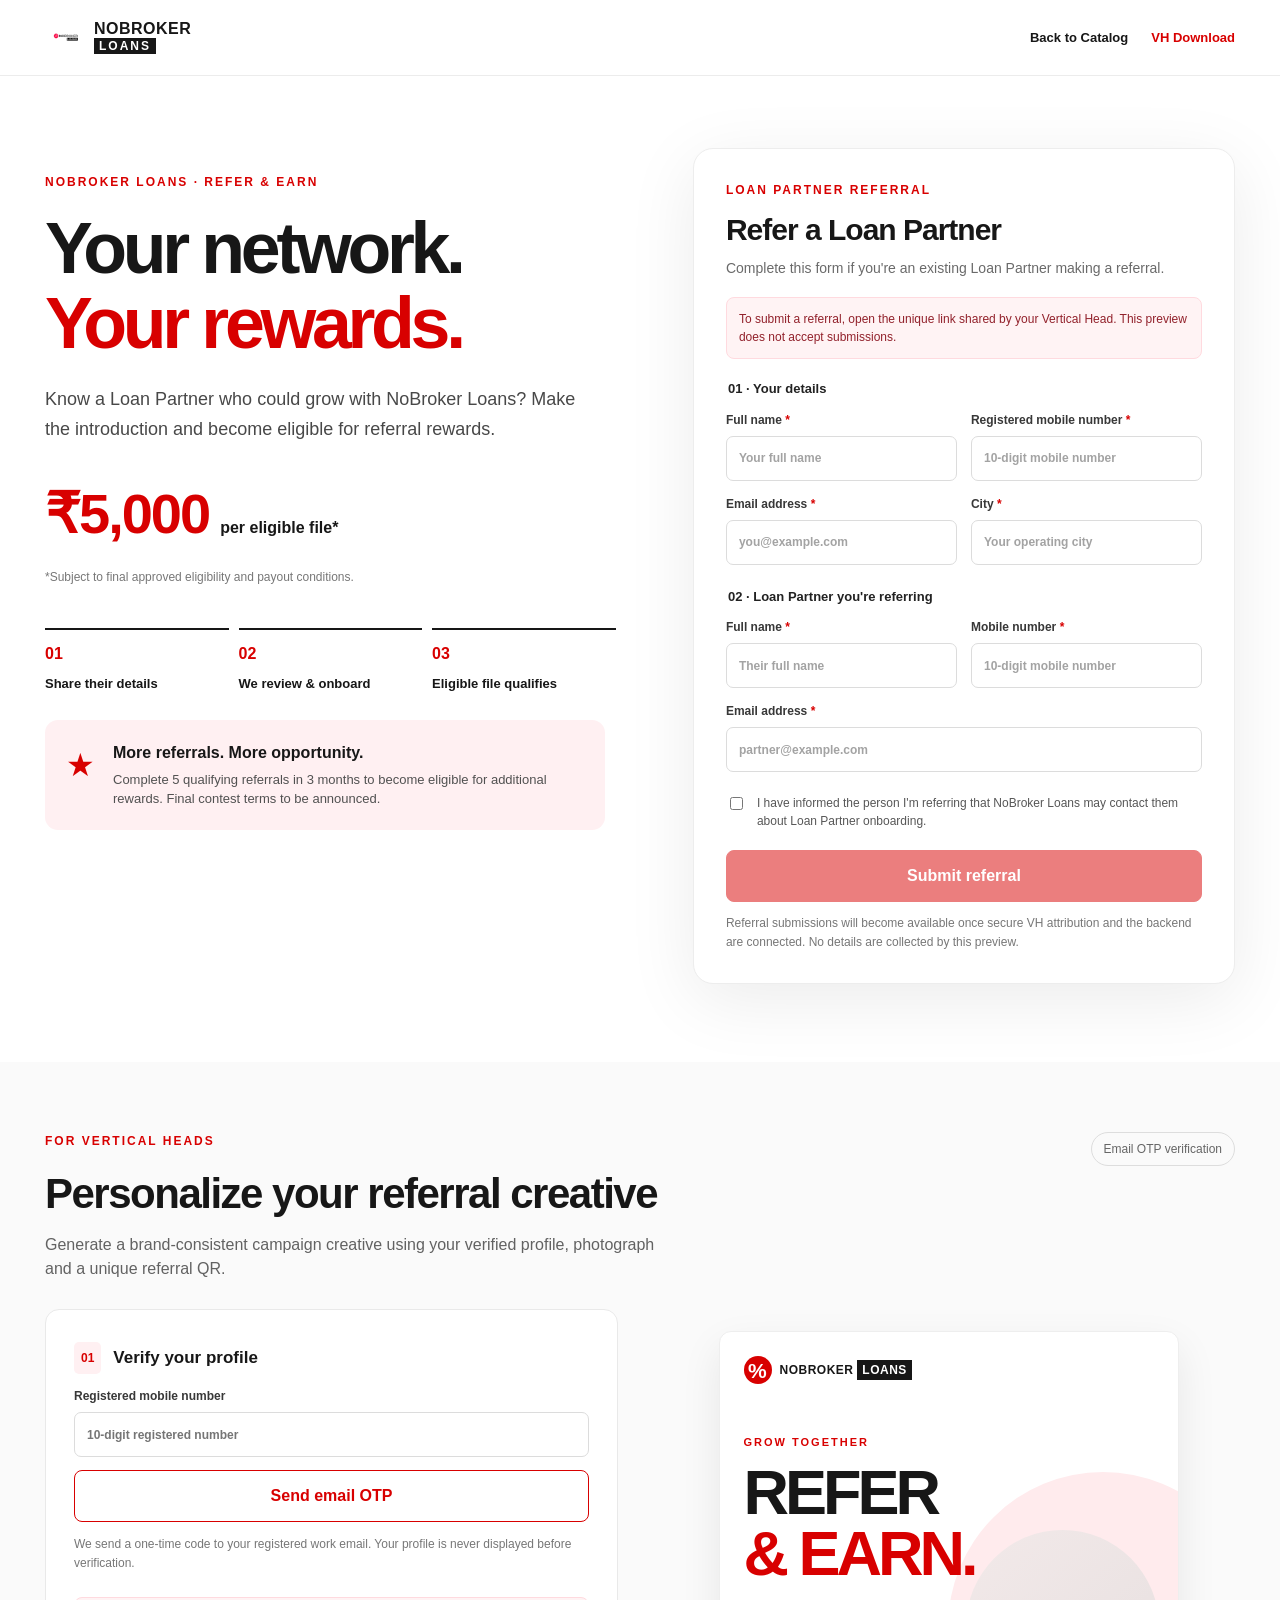
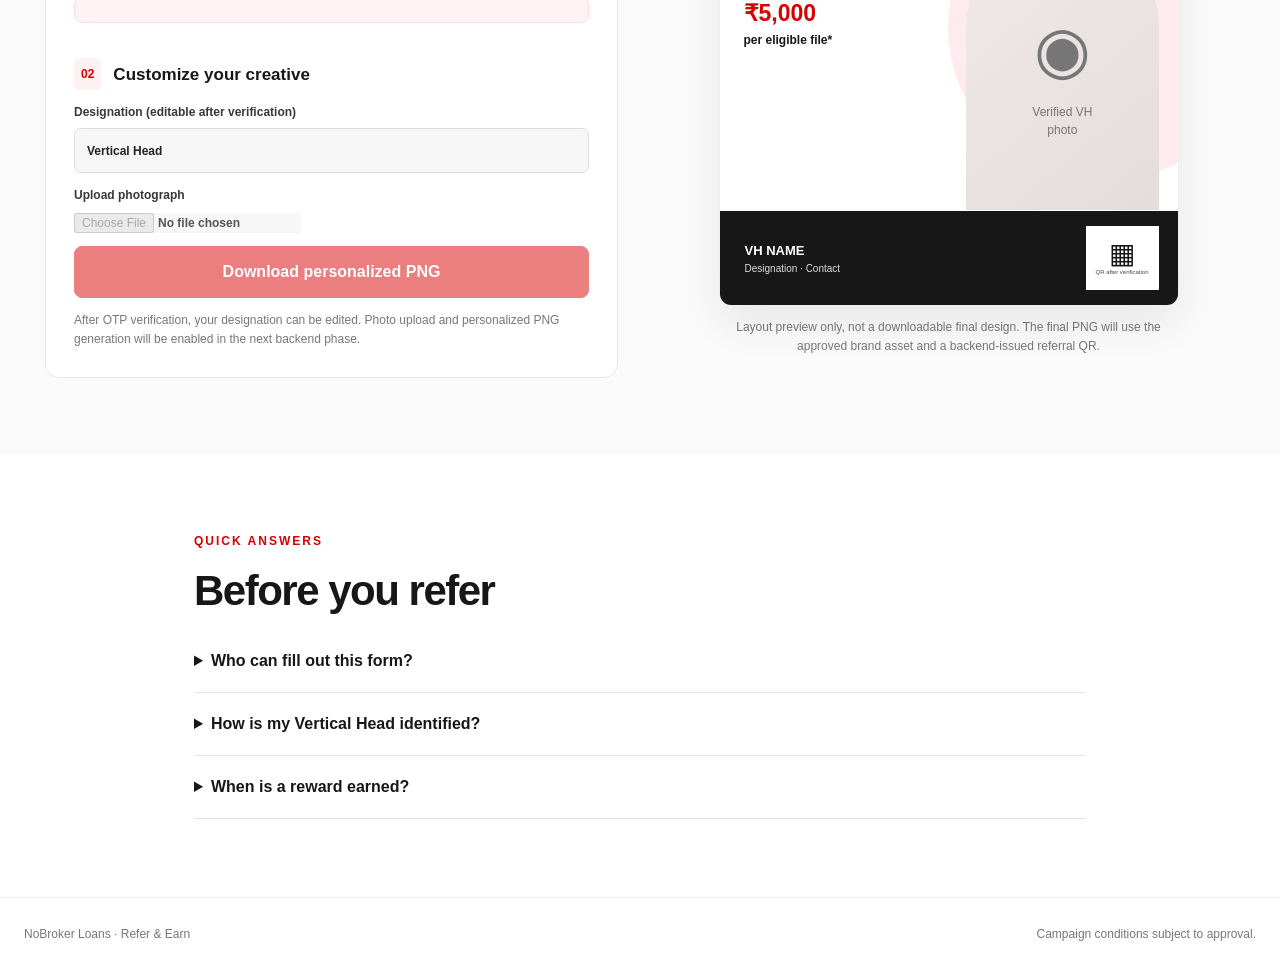
==== commit 532ef9dc: "Add files via upload" ====
--- a/refer/index.html
+++ b/refer/index.html
@@ -4,6 +4,6 @@
 <main>
 <section class="hero" aria-labelledby="hero-title"><div class="hero-copy"><p class="eyebrow">NOBROKER LOANS · REFER & EARN</p><h1 id="hero-title">Your network.<br><span>Your rewards.</span></h1><p class="intro">Know a Loan Partner who could grow with NoBroker Loans? Make the introduction and become eligible for referral rewards.</p><div class="reward"><strong>₹5,000</strong><span>per eligible file*</span></div><p class="subtext">*Subject to final approved eligibility and payout conditions.</p><div class="steps"><div><b>01</b><span>Share their details</span></div><div><b>02</b><span>We review & onboard</span></div><div><b>03</b><span>Eligible file qualifies</span></div></div><div class="contest"><div class="contest-icon" aria-hidden="true">★</div><div><b>More referrals. More opportunity.</b><p>Complete 5 qualifying referrals in 3 months to become eligible for additional rewards. Final contest terms to be announced.</p></div></div></div>
 <div class="form-card" id="refer-form"><div class="card-top"><p class="eyebrow">LOAN PARTNER REFERRAL</p><h2>Refer a Loan Partner</h2><p>Complete this form if you're an existing Loan Partner making a referral.</p></div><div class="notice" id="attribution-message" role="status">Checking your referral link…</div><form id="referral-form"><fieldset><legend>01 · Your details</legend><div class="fields"><label>Full name <span>*</span><input name="referrer_name" autocomplete="name" required maxlength="120" placeholder="Your full name"></label><label>Registered mobile number <span>*</span><input name="referrer_mobile" inputmode="numeric" pattern="[6-9][0-9]{9}" required placeholder="10-digit mobile number"></label><label>Email address <span>*</span><input name="referrer_email" type="email" autocomplete="email" required placeholder="you@example.com"></label><label>City <span>*</span><input name="referrer_city" required maxlength="100" placeholder="Your operating city"></label></div></fieldset><fieldset><legend>02 · Loan Partner you're referring</legend><div class="fields"><label>Full name <span>*</span><input name="referred_name" required maxlength="120" placeholder="Their full name"></label><label>Mobile number <span>*</span><input name="referred_mobile" inputmode="numeric" pattern="[6-9][0-9]{9}" required placeholder="10-digit mobile number"></label><label class="wide">Email address <span>*</span><input name="referred_email" type="email" required placeholder="partner@example.com"></label></div></fieldset><label class="consent"><input name="consent" type="checkbox" required><span>I have informed the person I'm referring that NoBroker Loans may contact them about Loan Partner onboarding.</span></label><button class="button primary" type="submit" id="submit-referral" disabled>Submit referral</button><p class="footnote">Referral submissions will become available once secure VH attribution and the backend are connected. No details are collected by this preview.</p></form></div></section>
-<section class="vh-section" id="vh-tool"><div class="section-heading"><div><p class="eyebrow">FOR VERTICAL HEADS</p><h2>Personalize your referral creative</h2><p>Generate a brand-consistent campaign creative using your verified profile, photograph and a unique referral QR.</p></div><span class="stage-tag">Preview · verification pending</span></div><div class="vh-grid"><div class="vh-controls"><div class="line"><span>01</span><h3>Verify your profile</h3></div><label>DSA code<input type="text" placeholder="Enter your DSA code" id="dsa-code" autocomplete="off"></label><button class="button secondary" disabled>Verify identity</button><p class="hint">A DSA code alone will never reveal private VH data. Secure authentication and master-record lookup must be connected before this step is enabled.</p><div class="line"><span>02</span><h3>Customize your creative</h3></div><label>Designation (editable after verification)<input type="text" value="Vertical Head" disabled></label><label>Upload photograph<input type="file" accept="image/png,image/jpeg,image/webp" disabled></label><button class="button primary" disabled>Download personalized PNG</button><p class="hint">The approved creative format is previewed here. The personalized link and QR are generated only after backend verification is implemented.</p></div><div class="poster-wrap"><div class="poster" aria-label="Placeholder preview of VH personalized PNG creative"><div class="poster-brand"><span class="poster-mark">%</span><span>NOBROKER <b>LOANS</b></span></div><p class="poster-kicker">GROW TOGETHER</p><h3>REFER<br><em>& EARN.</em></h3><div class="poster-reward">₹5,000 <small>per eligible file*</small></div><div class="photo-placeholder"><span aria-hidden="true">◉</span><small>Verified VH<br>photo</small></div><div class="poster-footer"><div><strong>VH NAME</strong><small>Designation · Contact</small></div><div class="qr-placeholder"><span>▦</span><small>QR after verification</small></div></div></div><p class="hint">Layout preview only, not a downloadable final design. The final PNG will use the approved brand asset and a backend-issued referral QR.</p></div></div></section>
+<section class="vh-section" id="vh-tool"><div class="section-heading"><div><p class="eyebrow">FOR VERTICAL HEADS</p><h2>Personalize your referral creative</h2><p>Generate a brand-consistent campaign creative using your verified profile, photograph and a unique referral QR.</p></div><span class="stage-tag">Email OTP verification</span></div><div class="vh-grid"><div class="vh-controls"><div class="line"><span>01</span><h3>Verify your profile</h3></div><label>Registered mobile number<input type="tel" inputmode="numeric" maxlength="10" pattern="[6-9][0-9]{9}" placeholder="10-digit registered number" id="vh-mobile" autocomplete="tel"></label><button class="button secondary" type="button" id="vh-send-otp">Send email OTP</button><p class="hint">We send a one-time code to your registered work email. Your profile is never displayed before verification.</p><div id="vh-verify" hidden><label>Verification code<input type="text" id="vh-otp" inputmode="numeric" autocomplete="one-time-code" maxlength="8" placeholder="Enter code from your email"></label><button class="button secondary" type="button" id="vh-check-otp">Verify & autofill</button></div><p class="notice" id="vh-auth-status" role="status" aria-live="polite"></p><div id="vh-profile" hidden><label>Name<input id="vh-name" readonly aria-readonly="true"></label><label>DSA Code<input id="vh-dsa" readonly aria-readonly="true"></label><label>Email<input id="vh-email" readonly aria-readonly="true"></label><label>Registered contact<input id="vh-contact" readonly aria-readonly="true"></label></div><div class="line"><span>02</span><h3>Customize your creative</h3></div><label>Designation (editable after verification)<input type="text" id="vh-designation" value="Vertical Head" maxlength="80" disabled></label><label>Upload photograph<input id="vh-photo" type="file" accept="image/png,image/jpeg,image/webp" disabled></label><button class="button primary" disabled>Download personalized PNG</button><p class="hint">After OTP verification, your designation can be edited. Photo upload and personalized PNG generation will be enabled in the next backend phase.</p></div><div class="poster-wrap"><div class="poster" aria-label="Placeholder preview of VH personalized PNG creative"><div class="poster-brand"><span class="poster-mark">%</span><span>NOBROKER <b>LOANS</b></span></div><p class="poster-kicker">GROW TOGETHER</p><h3>REFER<br><em>& EARN.</em></h3><div class="poster-reward">₹5,000 <small>per eligible file*</small></div><div class="photo-placeholder"><span aria-hidden="true">◉</span><small>Verified VH<br>photo</small></div><div class="poster-footer"><div><strong>VH NAME</strong><small>Designation · Contact</small></div><div class="qr-placeholder"><span>▦</span><small>QR after verification</small></div></div></div><p class="hint">Layout preview only, not a downloadable final design. The final PNG will use the approved brand asset and a backend-issued referral QR.</p></div></div></section>
 <section class="faq"><p class="eyebrow">QUICK ANSWERS</p><h2>Before you refer</h2><details><summary>Who can fill out this form?</summary><p>An existing NoBroker Loans Loan Partner referring another prospective Loan Partner.</p></details><details><summary>How is my Vertical Head identified?</summary><p>Your Vertical Head shares a unique referral link. That link is verified by the backend and determines attribution automatically. There is no manual VH selection.</p></details><details><summary>When is a reward earned?</summary><p>Only when approved campaign eligibility and qualifying-file conditions are met. Final commercial terms must be confirmed before launch.</p></details></section>
 </main><footer><span>NoBroker Loans · Refer & Earn</span><span>Campaign conditions subject to approval.</span></footer><script defer src="./referral.js"></script></body></html>
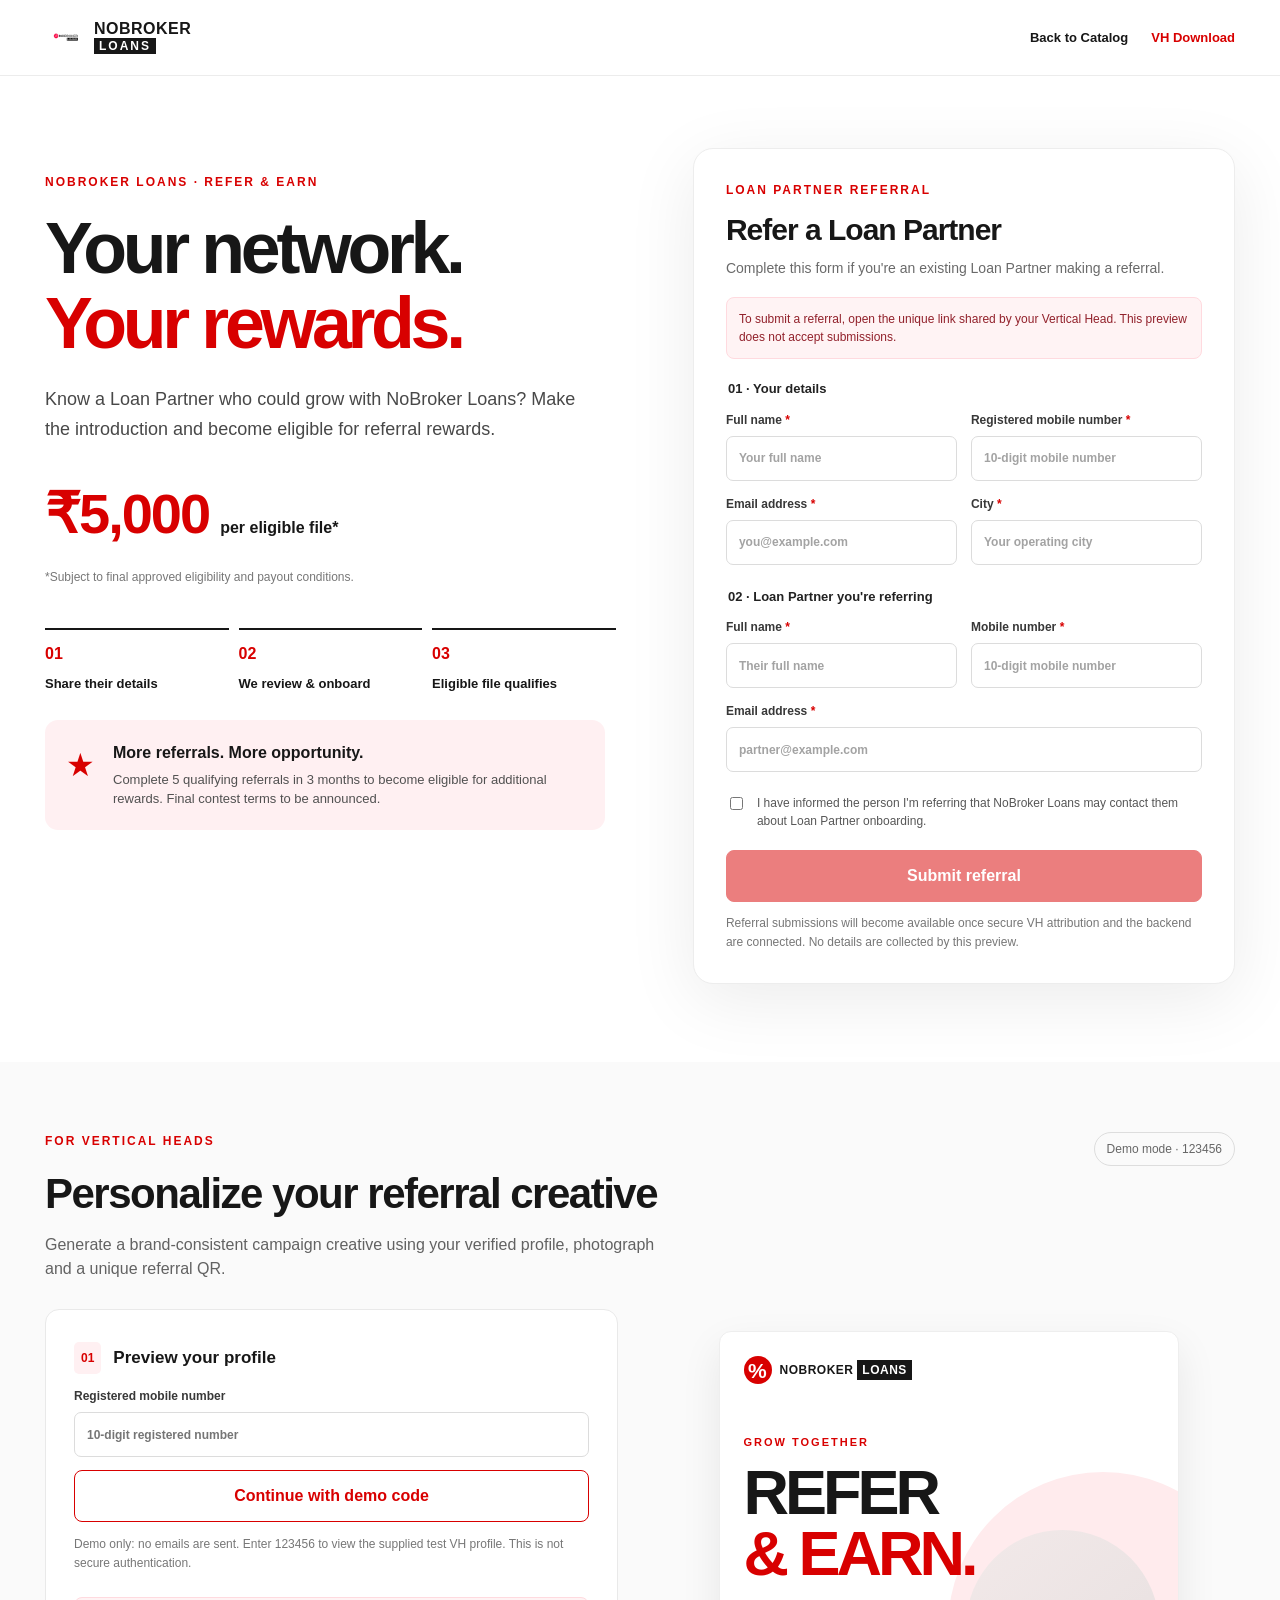
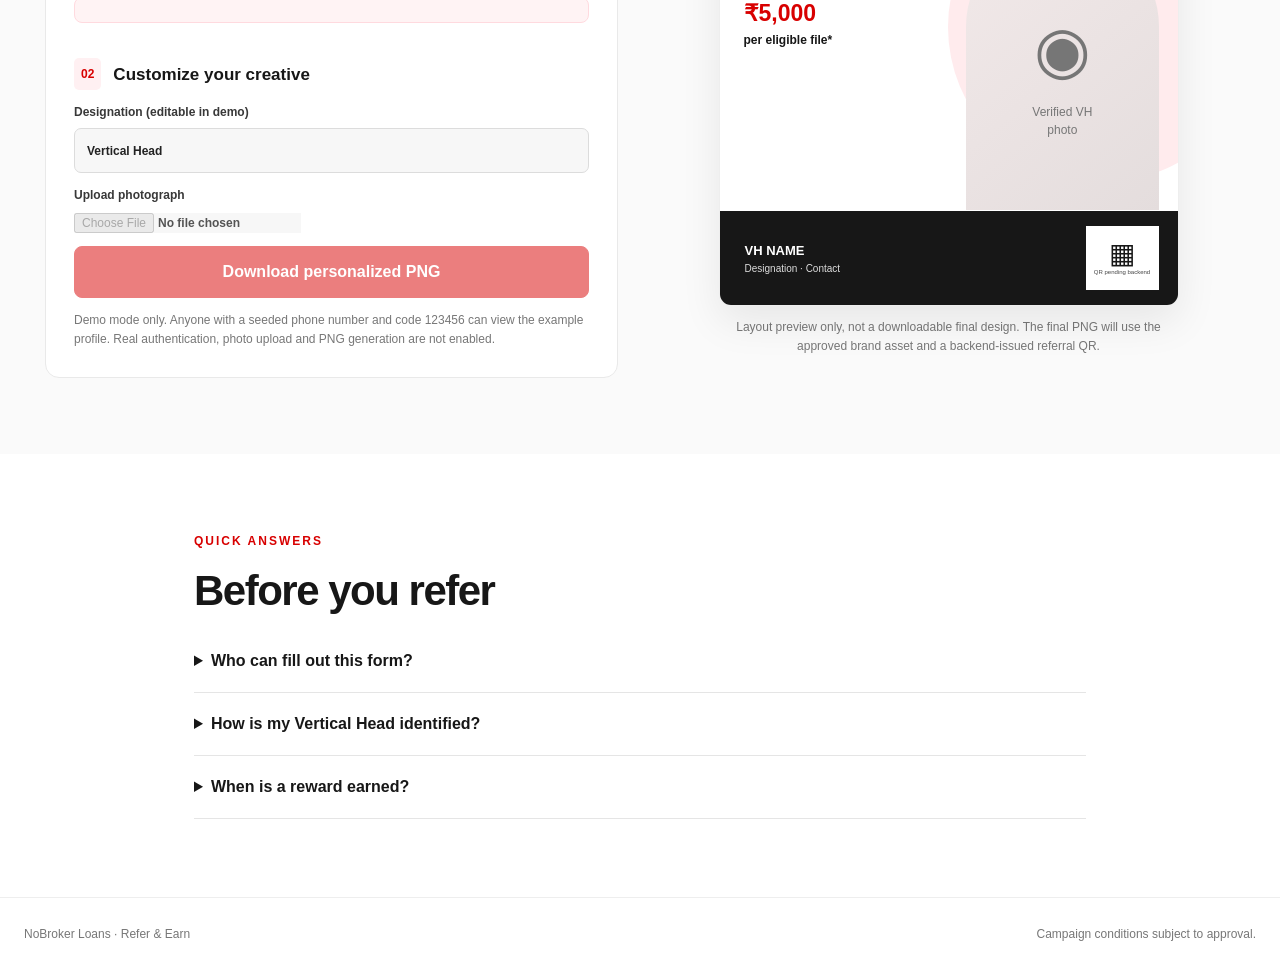
==== commit 0f09d658: "Add files via upload" ====
--- a/refer/index.html
+++ b/refer/index.html
@@ -4,6 +4,6 @@
 <main>
 <section class="hero" aria-labelledby="hero-title"><div class="hero-copy"><p class="eyebrow">NOBROKER LOANS · REFER & EARN</p><h1 id="hero-title">Your network.<br><span>Your rewards.</span></h1><p class="intro">Know a Loan Partner who could grow with NoBroker Loans? Make the introduction and become eligible for referral rewards.</p><div class="reward"><strong>₹5,000</strong><span>per eligible file*</span></div><p class="subtext">*Subject to final approved eligibility and payout conditions.</p><div class="steps"><div><b>01</b><span>Share their details</span></div><div><b>02</b><span>We review & onboard</span></div><div><b>03</b><span>Eligible file qualifies</span></div></div><div class="contest"><div class="contest-icon" aria-hidden="true">★</div><div><b>More referrals. More opportunity.</b><p>Complete 5 qualifying referrals in 3 months to become eligible for additional rewards. Final contest terms to be announced.</p></div></div></div>
 <div class="form-card" id="refer-form"><div class="card-top"><p class="eyebrow">LOAN PARTNER REFERRAL</p><h2>Refer a Loan Partner</h2><p>Complete this form if you're an existing Loan Partner making a referral.</p></div><div class="notice" id="attribution-message" role="status">Checking your referral link…</div><form id="referral-form"><fieldset><legend>01 · Your details</legend><div class="fields"><label>Full name <span>*</span><input name="referrer_name" autocomplete="name" required maxlength="120" placeholder="Your full name"></label><label>Registered mobile number <span>*</span><input name="referrer_mobile" inputmode="numeric" pattern="[6-9][0-9]{9}" required placeholder="10-digit mobile number"></label><label>Email address <span>*</span><input name="referrer_email" type="email" autocomplete="email" required placeholder="you@example.com"></label><label>City <span>*</span><input name="referrer_city" required maxlength="100" placeholder="Your operating city"></label></div></fieldset><fieldset><legend>02 · Loan Partner you're referring</legend><div class="fields"><label>Full name <span>*</span><input name="referred_name" required maxlength="120" placeholder="Their full name"></label><label>Mobile number <span>*</span><input name="referred_mobile" inputmode="numeric" pattern="[6-9][0-9]{9}" required placeholder="10-digit mobile number"></label><label class="wide">Email address <span>*</span><input name="referred_email" type="email" required placeholder="partner@example.com"></label></div></fieldset><label class="consent"><input name="consent" type="checkbox" required><span>I have informed the person I'm referring that NoBroker Loans may contact them about Loan Partner onboarding.</span></label><button class="button primary" type="submit" id="submit-referral" disabled>Submit referral</button><p class="footnote">Referral submissions will become available once secure VH attribution and the backend are connected. No details are collected by this preview.</p></form></div></section>
-<section class="vh-section" id="vh-tool"><div class="section-heading"><div><p class="eyebrow">FOR VERTICAL HEADS</p><h2>Personalize your referral creative</h2><p>Generate a brand-consistent campaign creative using your verified profile, photograph and a unique referral QR.</p></div><span class="stage-tag">Email OTP verification</span></div><div class="vh-grid"><div class="vh-controls"><div class="line"><span>01</span><h3>Verify your profile</h3></div><label>Registered mobile number<input type="tel" inputmode="numeric" maxlength="10" pattern="[6-9][0-9]{9}" placeholder="10-digit registered number" id="vh-mobile" autocomplete="tel"></label><button class="button secondary" type="button" id="vh-send-otp">Send email OTP</button><p class="hint">We send a one-time code to your registered work email. Your profile is never displayed before verification.</p><div id="vh-verify" hidden><label>Verification code<input type="text" id="vh-otp" inputmode="numeric" autocomplete="one-time-code" maxlength="8" placeholder="Enter code from your email"></label><button class="button secondary" type="button" id="vh-check-otp">Verify & autofill</button></div><p class="notice" id="vh-auth-status" role="status" aria-live="polite"></p><div id="vh-profile" hidden><label>Name<input id="vh-name" readonly aria-readonly="true"></label><label>DSA Code<input id="vh-dsa" readonly aria-readonly="true"></label><label>Email<input id="vh-email" readonly aria-readonly="true"></label><label>Registered contact<input id="vh-contact" readonly aria-readonly="true"></label></div><div class="line"><span>02</span><h3>Customize your creative</h3></div><label>Designation (editable after verification)<input type="text" id="vh-designation" value="Vertical Head" maxlength="80" disabled></label><label>Upload photograph<input id="vh-photo" type="file" accept="image/png,image/jpeg,image/webp" disabled></label><button class="button primary" disabled>Download personalized PNG</button><p class="hint">After OTP verification, your designation can be edited. Photo upload and personalized PNG generation will be enabled in the next backend phase.</p></div><div class="poster-wrap"><div class="poster" aria-label="Placeholder preview of VH personalized PNG creative"><div class="poster-brand"><span class="poster-mark">%</span><span>NOBROKER <b>LOANS</b></span></div><p class="poster-kicker">GROW TOGETHER</p><h3>REFER<br><em>& EARN.</em></h3><div class="poster-reward">₹5,000 <small>per eligible file*</small></div><div class="photo-placeholder"><span aria-hidden="true">◉</span><small>Verified VH<br>photo</small></div><div class="poster-footer"><div><strong>VH NAME</strong><small>Designation · Contact</small></div><div class="qr-placeholder"><span>▦</span><small>QR after verification</small></div></div></div><p class="hint">Layout preview only, not a downloadable final design. The final PNG will use the approved brand asset and a backend-issued referral QR.</p></div></div></section>
+<section class="vh-section" id="vh-tool"><div class="section-heading"><div><p class="eyebrow">FOR VERTICAL HEADS</p><h2>Personalize your referral creative</h2><p>Generate a brand-consistent campaign creative using your verified profile, photograph and a unique referral QR.</p></div><span class="stage-tag">Demo mode · 123456</span></div><div class="vh-grid"><div class="vh-controls"><div class="line"><span>01</span><h3>Preview your profile</h3></div><label>Registered mobile number<input type="tel" inputmode="numeric" maxlength="10" pattern="[6-9][0-9]{9}" placeholder="10-digit registered number" id="vh-mobile" autocomplete="tel"></label><button class="button secondary" type="button" id="vh-send-otp">Continue with demo code</button><p class="hint">Demo only: no emails are sent. Enter 123456 to view the supplied test VH profile. This is not secure authentication.</p><div id="vh-verify" hidden><label>Verification code<input type="text" id="vh-otp" inputmode="numeric" autocomplete="one-time-code" maxlength="8" placeholder="Enter 123456"></label><button class="button secondary" type="button" id="vh-check-otp">Unlock demo profile</button></div><p class="notice" id="vh-auth-status" role="status" aria-live="polite"></p><div id="vh-profile" hidden><label>Name<input id="vh-name" readonly aria-readonly="true"></label><label>DSA Code<input id="vh-dsa" readonly aria-readonly="true"></label><label>Email<input id="vh-email" readonly aria-readonly="true"></label><label>Registered contact<input id="vh-contact" readonly aria-readonly="true"></label></div><div class="line"><span>02</span><h3>Customize your creative</h3></div><label>Designation (editable in demo)<input type="text" id="vh-designation" value="Vertical Head" maxlength="80" disabled></label><label>Upload photograph<input id="vh-photo" type="file" accept="image/png,image/jpeg,image/webp" disabled></label><button class="button primary" disabled>Download personalized PNG</button><p class="hint">Demo mode only. Anyone with a seeded phone number and code 123456 can view the example profile. Real authentication, photo upload and PNG generation are not enabled.</p></div><div class="poster-wrap"><div class="poster" aria-label="Placeholder preview of VH personalized PNG creative"><div class="poster-brand"><span class="poster-mark">%</span><span>NOBROKER <b>LOANS</b></span></div><p class="poster-kicker">GROW TOGETHER</p><h3>REFER<br><em>& EARN.</em></h3><div class="poster-reward">₹5,000 <small>per eligible file*</small></div><div class="photo-placeholder"><span aria-hidden="true">◉</span><small>Verified VH<br>photo</small></div><div class="poster-footer"><div><strong>VH NAME</strong><small>Designation · Contact</small></div><div class="qr-placeholder"><span>▦</span><small>QR pending backend</small></div></div></div><p class="hint">Layout preview only, not a downloadable final design. The final PNG will use the approved brand asset and a backend-issued referral QR.</p></div></div></section>
 <section class="faq"><p class="eyebrow">QUICK ANSWERS</p><h2>Before you refer</h2><details><summary>Who can fill out this form?</summary><p>An existing NoBroker Loans Loan Partner referring another prospective Loan Partner.</p></details><details><summary>How is my Vertical Head identified?</summary><p>Your Vertical Head shares a unique referral link. That link is verified by the backend and determines attribution automatically. There is no manual VH selection.</p></details><details><summary>When is a reward earned?</summary><p>Only when approved campaign eligibility and qualifying-file conditions are met. Final commercial terms must be confirmed before launch.</p></details></section>
 </main><footer><span>NoBroker Loans · Refer & Earn</span><span>Campaign conditions subject to approval.</span></footer><script defer src="./referral.js"></script></body></html>
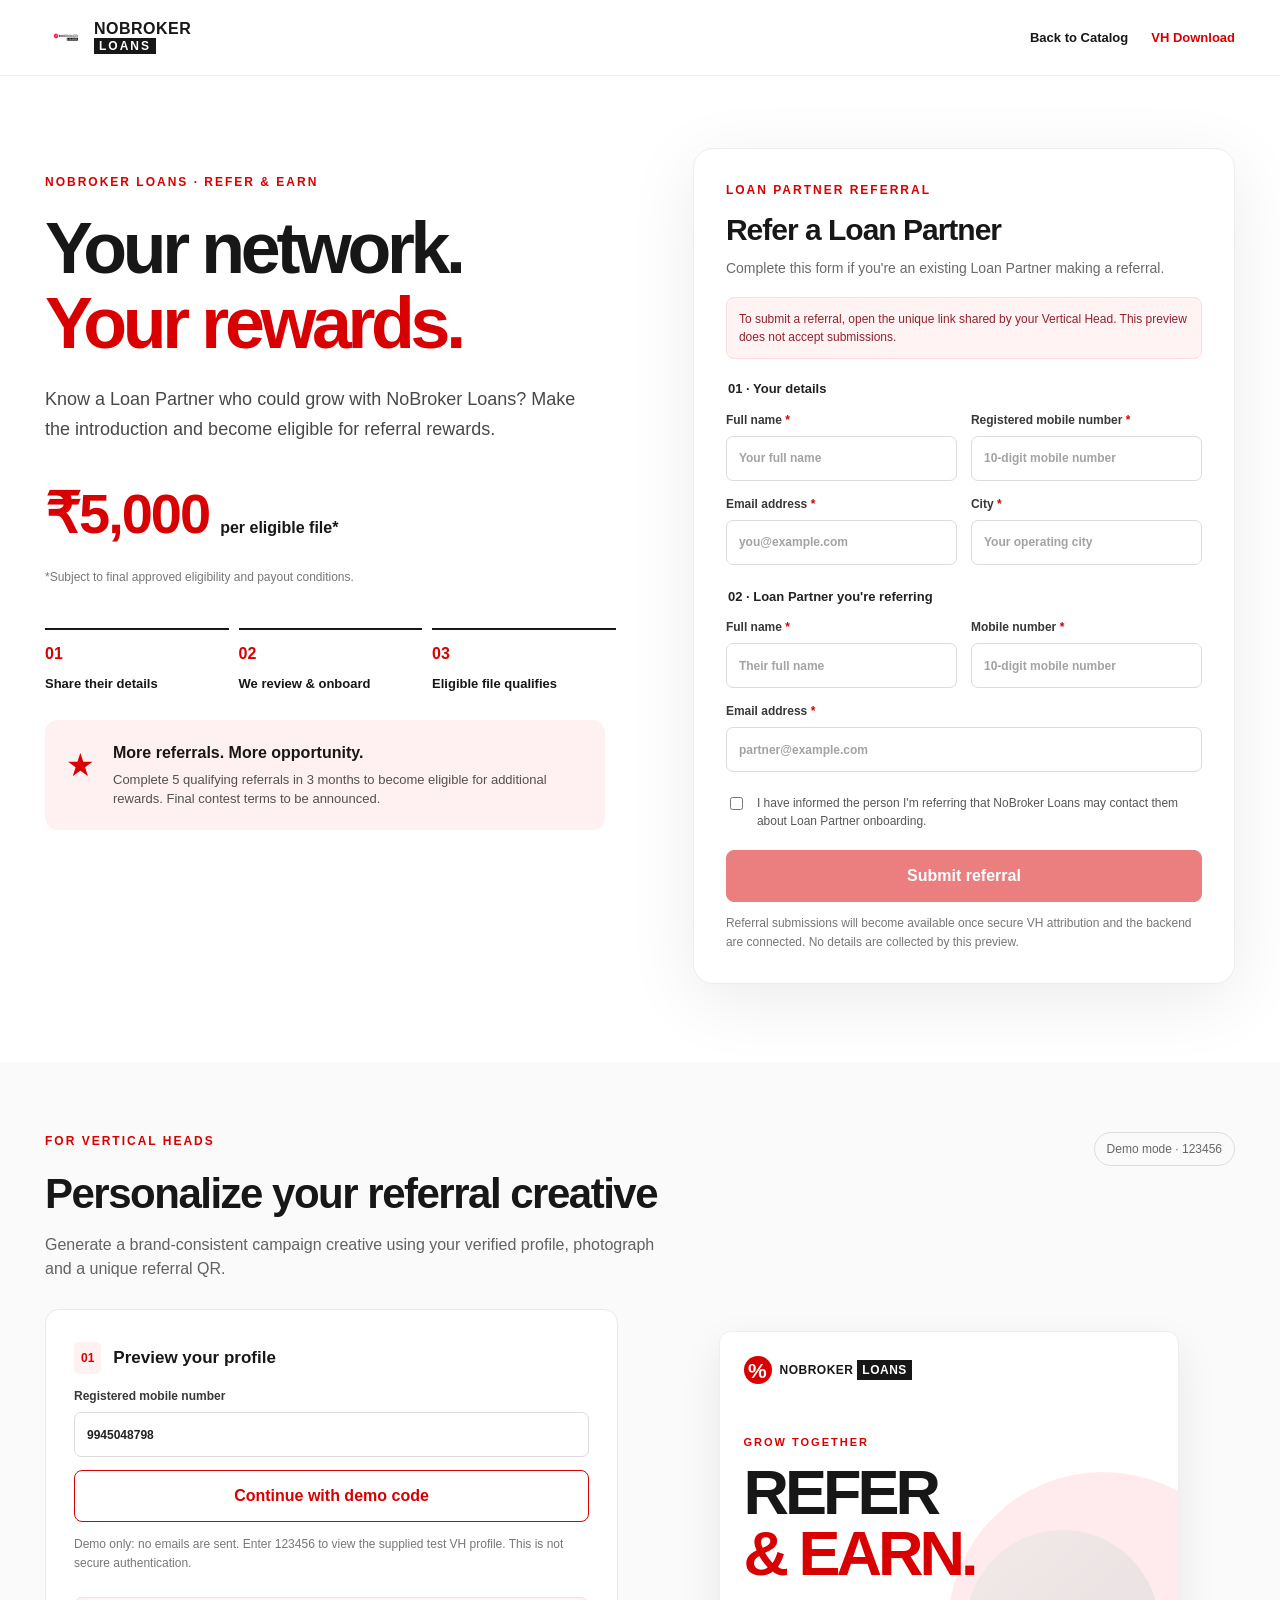
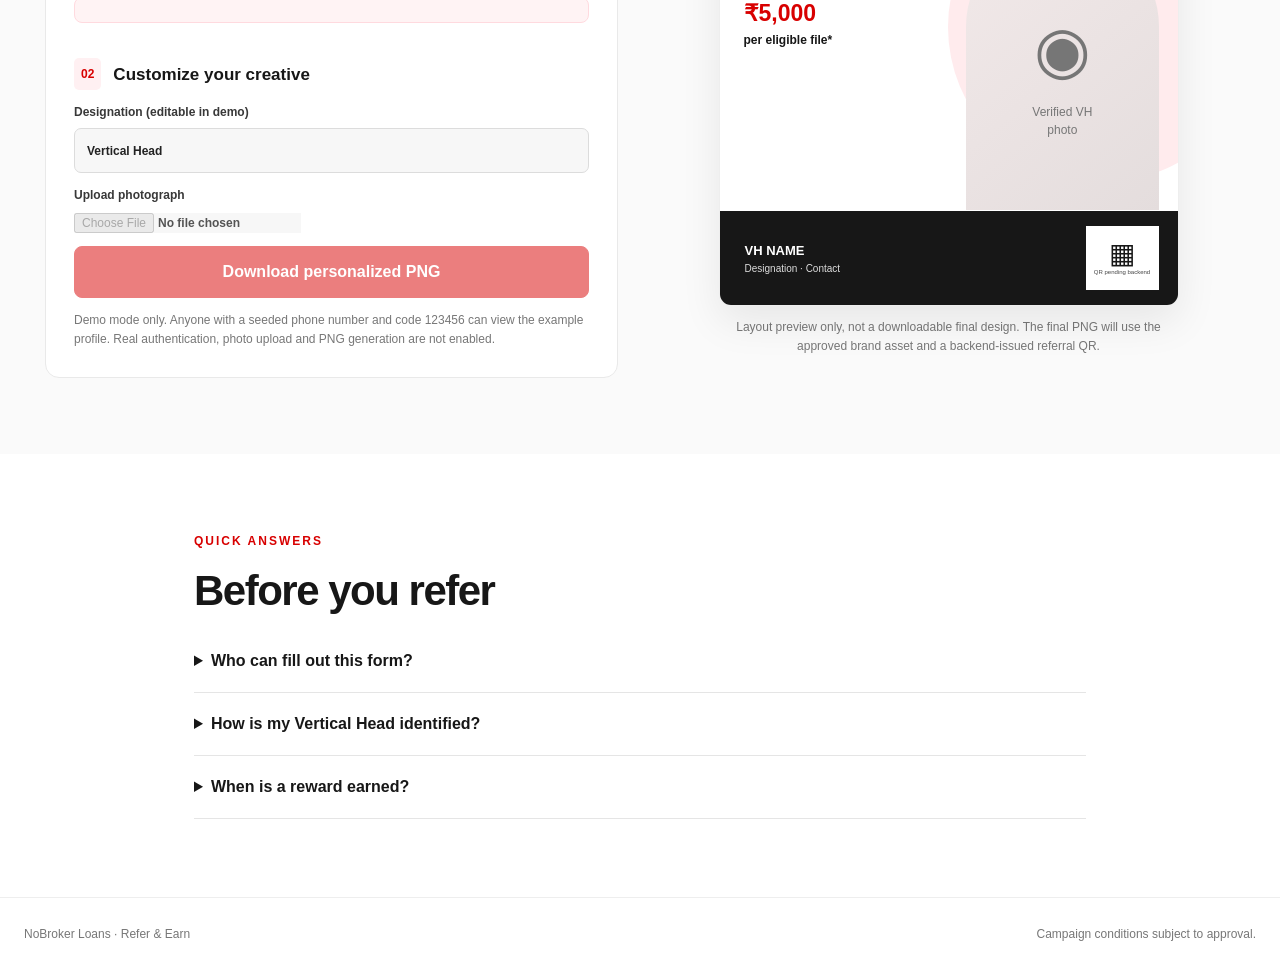
==== commit 1bd0eda3: "Add files via upload" ====
--- a/refer/index.html
+++ b/refer/index.html
@@ -4,6 +4,6 @@
 <main>
 <section class="hero" aria-labelledby="hero-title"><div class="hero-copy"><p class="eyebrow">NOBROKER LOANS · REFER & EARN</p><h1 id="hero-title">Your network.<br><span>Your rewards.</span></h1><p class="intro">Know a Loan Partner who could grow with NoBroker Loans? Make the introduction and become eligible for referral rewards.</p><div class="reward"><strong>₹5,000</strong><span>per eligible file*</span></div><p class="subtext">*Subject to final approved eligibility and payout conditions.</p><div class="steps"><div><b>01</b><span>Share their details</span></div><div><b>02</b><span>We review & onboard</span></div><div><b>03</b><span>Eligible file qualifies</span></div></div><div class="contest"><div class="contest-icon" aria-hidden="true">★</div><div><b>More referrals. More opportunity.</b><p>Complete 5 qualifying referrals in 3 months to become eligible for additional rewards. Final contest terms to be announced.</p></div></div></div>
 <div class="form-card" id="refer-form"><div class="card-top"><p class="eyebrow">LOAN PARTNER REFERRAL</p><h2>Refer a Loan Partner</h2><p>Complete this form if you're an existing Loan Partner making a referral.</p></div><div class="notice" id="attribution-message" role="status">Checking your referral link…</div><form id="referral-form"><fieldset><legend>01 · Your details</legend><div class="fields"><label>Full name <span>*</span><input name="referrer_name" autocomplete="name" required maxlength="120" placeholder="Your full name"></label><label>Registered mobile number <span>*</span><input name="referrer_mobile" inputmode="numeric" pattern="[6-9][0-9]{9}" required placeholder="10-digit mobile number"></label><label>Email address <span>*</span><input name="referrer_email" type="email" autocomplete="email" required placeholder="you@example.com"></label><label>City <span>*</span><input name="referrer_city" required maxlength="100" placeholder="Your operating city"></label></div></fieldset><fieldset><legend>02 · Loan Partner you're referring</legend><div class="fields"><label>Full name <span>*</span><input name="referred_name" required maxlength="120" placeholder="Their full name"></label><label>Mobile number <span>*</span><input name="referred_mobile" inputmode="numeric" pattern="[6-9][0-9]{9}" required placeholder="10-digit mobile number"></label><label class="wide">Email address <span>*</span><input name="referred_email" type="email" required placeholder="partner@example.com"></label></div></fieldset><label class="consent"><input name="consent" type="checkbox" required><span>I have informed the person I'm referring that NoBroker Loans may contact them about Loan Partner onboarding.</span></label><button class="button primary" type="submit" id="submit-referral" disabled>Submit referral</button><p class="footnote">Referral submissions will become available once secure VH attribution and the backend are connected. No details are collected by this preview.</p></form></div></section>
-<section class="vh-section" id="vh-tool"><div class="section-heading"><div><p class="eyebrow">FOR VERTICAL HEADS</p><h2>Personalize your referral creative</h2><p>Generate a brand-consistent campaign creative using your verified profile, photograph and a unique referral QR.</p></div><span class="stage-tag">Demo mode · 123456</span></div><div class="vh-grid"><div class="vh-controls"><div class="line"><span>01</span><h3>Preview your profile</h3></div><label>Registered mobile number<input type="tel" inputmode="numeric" maxlength="10" pattern="[6-9][0-9]{9}" placeholder="10-digit registered number" id="vh-mobile" autocomplete="tel"></label><button class="button secondary" type="button" id="vh-send-otp">Continue with demo code</button><p class="hint">Demo only: no emails are sent. Enter 123456 to view the supplied test VH profile. This is not secure authentication.</p><div id="vh-verify" hidden><label>Verification code<input type="text" id="vh-otp" inputmode="numeric" autocomplete="one-time-code" maxlength="8" placeholder="Enter 123456"></label><button class="button secondary" type="button" id="vh-check-otp">Unlock demo profile</button></div><p class="notice" id="vh-auth-status" role="status" aria-live="polite"></p><div id="vh-profile" hidden><label>Name<input id="vh-name" readonly aria-readonly="true"></label><label>DSA Code<input id="vh-dsa" readonly aria-readonly="true"></label><label>Email<input id="vh-email" readonly aria-readonly="true"></label><label>Registered contact<input id="vh-contact" readonly aria-readonly="true"></label></div><div class="line"><span>02</span><h3>Customize your creative</h3></div><label>Designation (editable in demo)<input type="text" id="vh-designation" value="Vertical Head" maxlength="80" disabled></label><label>Upload photograph<input id="vh-photo" type="file" accept="image/png,image/jpeg,image/webp" disabled></label><button class="button primary" disabled>Download personalized PNG</button><p class="hint">Demo mode only. Anyone with a seeded phone number and code 123456 can view the example profile. Real authentication, photo upload and PNG generation are not enabled.</p></div><div class="poster-wrap"><div class="poster" aria-label="Placeholder preview of VH personalized PNG creative"><div class="poster-brand"><span class="poster-mark">%</span><span>NOBROKER <b>LOANS</b></span></div><p class="poster-kicker">GROW TOGETHER</p><h3>REFER<br><em>& EARN.</em></h3><div class="poster-reward">₹5,000 <small>per eligible file*</small></div><div class="photo-placeholder"><span aria-hidden="true">◉</span><small>Verified VH<br>photo</small></div><div class="poster-footer"><div><strong>VH NAME</strong><small>Designation · Contact</small></div><div class="qr-placeholder"><span>▦</span><small>QR pending backend</small></div></div></div><p class="hint">Layout preview only, not a downloadable final design. The final PNG will use the approved brand asset and a backend-issued referral QR.</p></div></div></section>
+<section class="vh-section" id="vh-tool"><div class="section-heading"><div><p class="eyebrow">FOR VERTICAL HEADS</p><h2>Personalize your referral creative</h2><p>Generate a brand-consistent campaign creative using your verified profile, photograph and a unique referral QR.</p></div><span class="stage-tag">Demo mode · 123456</span></div><div class="vh-grid"><div class="vh-controls"><div class="line"><span>01</span><h3>Preview your profile</h3></div><label>Registered mobile number<input type="tel" inputmode="numeric" maxlength="10" pattern="[6-9][0-9]{9}" placeholder="10-digit registered number" value="9945048798" id="vh-mobile" autocomplete="tel"></label><button class="button secondary" type="button" id="vh-send-otp">Continue with demo code</button><p class="hint">Demo only: no emails are sent. Enter 123456 to view the supplied test VH profile. This is not secure authentication.</p><div id="vh-verify" hidden><label>Verification code<input type="text" id="vh-otp" inputmode="numeric" autocomplete="one-time-code" maxlength="8" placeholder="Enter 123456"></label><button class="button secondary" type="button" id="vh-check-otp">Unlock demo profile</button></div><p class="notice" id="vh-auth-status" role="status" aria-live="polite"></p><div id="vh-profile" hidden><label>Name<input id="vh-name" readonly aria-readonly="true"></label><label>DSA Code<input id="vh-dsa" readonly aria-readonly="true"></label><label>Email<input id="vh-email" readonly aria-readonly="true"></label><label>Registered contact<input id="vh-contact" readonly aria-readonly="true"></label></div><div class="line"><span>02</span><h3>Customize your creative</h3></div><label>Designation (editable in demo)<input type="text" id="vh-designation" value="Vertical Head" maxlength="80" disabled></label><label>Upload photograph<input id="vh-photo" type="file" accept="image/png,image/jpeg,image/webp" disabled></label><button class="button primary" disabled>Download personalized PNG</button><p class="hint">Demo mode only. Anyone with a seeded phone number and code 123456 can view the example profile. Real authentication, photo upload and PNG generation are not enabled.</p></div><div class="poster-wrap"><div class="poster" aria-label="Placeholder preview of VH personalized PNG creative"><div class="poster-brand"><span class="poster-mark">%</span><span>NOBROKER <b>LOANS</b></span></div><p class="poster-kicker">GROW TOGETHER</p><h3>REFER<br><em>& EARN.</em></h3><div class="poster-reward">₹5,000 <small>per eligible file*</small></div><div class="photo-placeholder"><span aria-hidden="true">◉</span><small>Verified VH<br>photo</small></div><div class="poster-footer"><div><strong>VH NAME</strong><small>Designation · Contact</small></div><div class="qr-placeholder"><span>▦</span><small>QR pending backend</small></div></div></div><p class="hint">Layout preview only, not a downloadable final design. The final PNG will use the approved brand asset and a backend-issued referral QR.</p></div></div></section>
 <section class="faq"><p class="eyebrow">QUICK ANSWERS</p><h2>Before you refer</h2><details><summary>Who can fill out this form?</summary><p>An existing NoBroker Loans Loan Partner referring another prospective Loan Partner.</p></details><details><summary>How is my Vertical Head identified?</summary><p>Your Vertical Head shares a unique referral link. That link is verified by the backend and determines attribution automatically. There is no manual VH selection.</p></details><details><summary>When is a reward earned?</summary><p>Only when approved campaign eligibility and qualifying-file conditions are met. Final commercial terms must be confirmed before launch.</p></details></section>
 </main><footer><span>NoBroker Loans · Refer & Earn</span><span>Campaign conditions subject to approval.</span></footer><script defer src="./referral.js"></script></body></html>
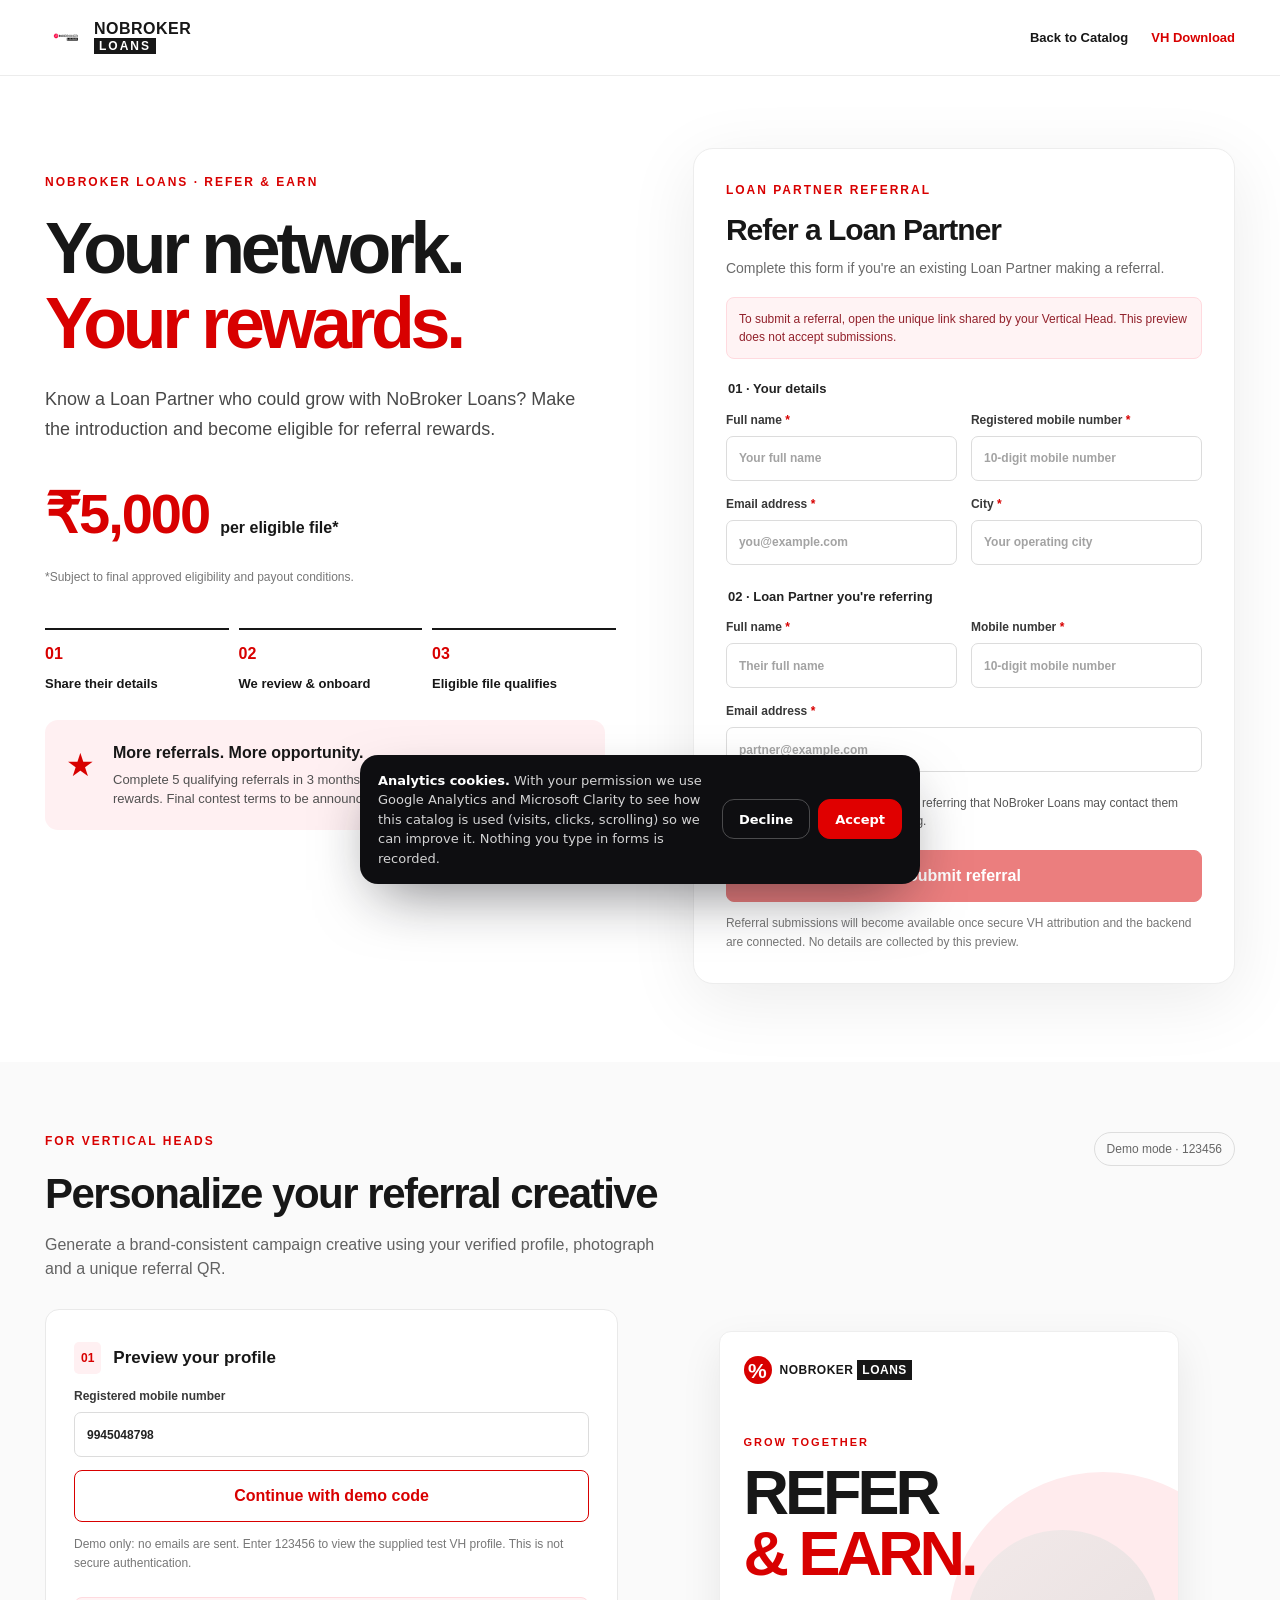
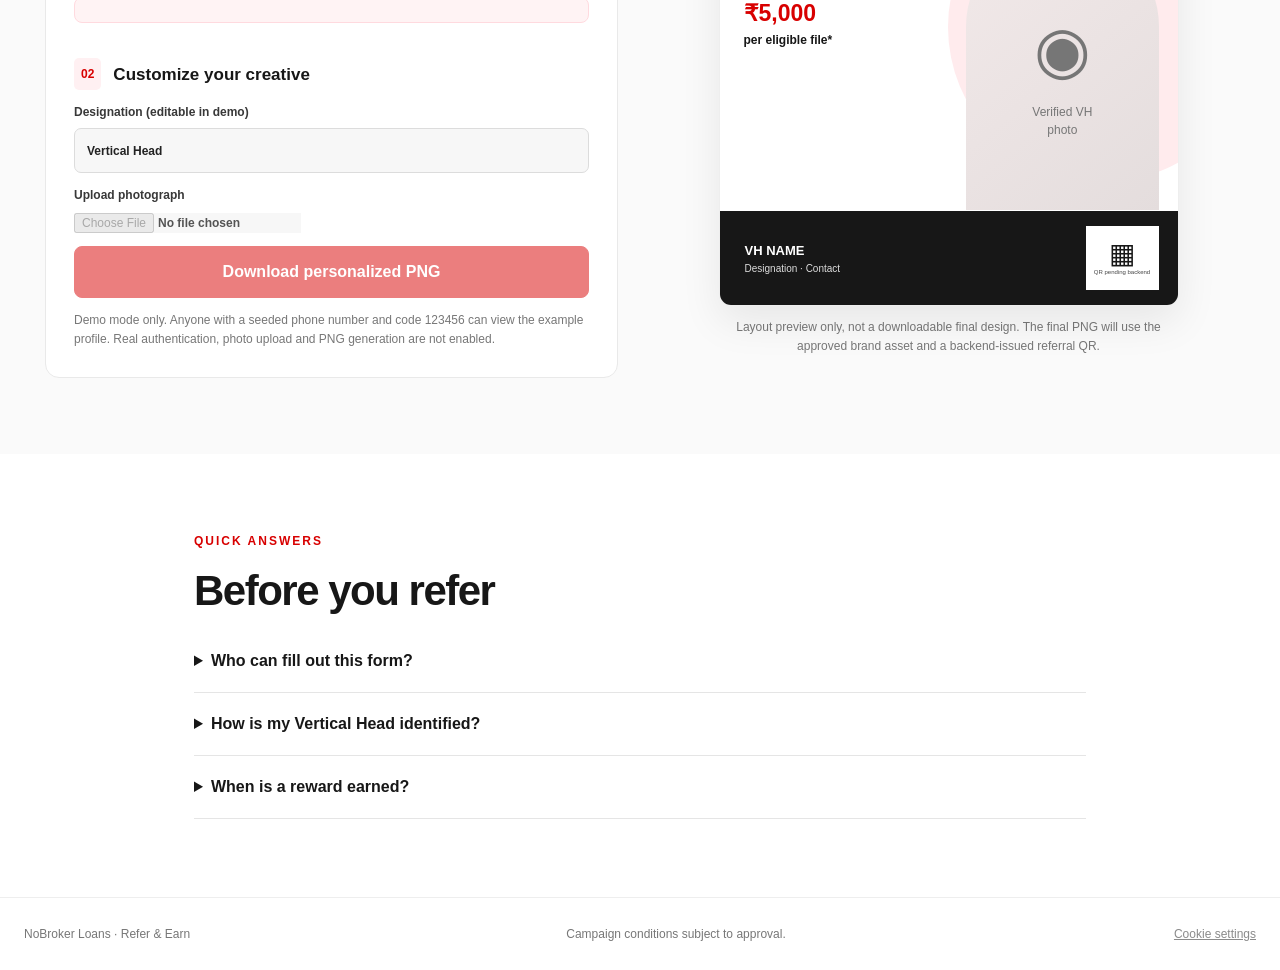
==== commit ac3834a3: "Analytics: GTM container behind a consent banner; Refer & Earn tracking - Load Google Tag Manager (G" ====
--- a/refer/index.html
+++ b/refer/index.html
@@ -6,4 +6,4 @@
 <div class="form-card" id="refer-form"><div class="card-top"><p class="eyebrow">LOAN PARTNER REFERRAL</p><h2>Refer a Loan Partner</h2><p>Complete this form if you're an existing Loan Partner making a referral.</p></div><div class="notice" id="attribution-message" role="status">Checking your referral link…</div><form id="referral-form"><fieldset><legend>01 · Your details</legend><div class="fields"><label>Full name <span>*</span><input name="referrer_name" autocomplete="name" required maxlength="120" placeholder="Your full name"></label><label>Registered mobile number <span>*</span><input name="referrer_mobile" inputmode="numeric" pattern="[6-9][0-9]{9}" required placeholder="10-digit mobile number"></label><label>Email address <span>*</span><input name="referrer_email" type="email" autocomplete="email" required placeholder="you@example.com"></label><label>City <span>*</span><input name="referrer_city" required maxlength="100" placeholder="Your operating city"></label></div></fieldset><fieldset><legend>02 · Loan Partner you're referring</legend><div class="fields"><label>Full name <span>*</span><input name="referred_name" required maxlength="120" placeholder="Their full name"></label><label>Mobile number <span>*</span><input name="referred_mobile" inputmode="numeric" pattern="[6-9][0-9]{9}" required placeholder="10-digit mobile number"></label><label class="wide">Email address <span>*</span><input name="referred_email" type="email" required placeholder="partner@example.com"></label></div></fieldset><label class="consent"><input name="consent" type="checkbox" required><span>I have informed the person I'm referring that NoBroker Loans may contact them about Loan Partner onboarding.</span></label><button class="button primary" type="submit" id="submit-referral" disabled>Submit referral</button><p class="footnote">Referral submissions will become available once secure VH attribution and the backend are connected. No details are collected by this preview.</p></form></div></section>
 <section class="vh-section" id="vh-tool"><div class="section-heading"><div><p class="eyebrow">FOR VERTICAL HEADS</p><h2>Personalize your referral creative</h2><p>Generate a brand-consistent campaign creative using your verified profile, photograph and a unique referral QR.</p></div><span class="stage-tag">Demo mode · 123456</span></div><div class="vh-grid"><div class="vh-controls"><div class="line"><span>01</span><h3>Preview your profile</h3></div><label>Registered mobile number<input type="tel" inputmode="numeric" maxlength="10" pattern="[6-9][0-9]{9}" placeholder="10-digit registered number" value="9945048798" id="vh-mobile" autocomplete="tel"></label><button class="button secondary" type="button" id="vh-send-otp">Continue with demo code</button><p class="hint">Demo only: no emails are sent. Enter 123456 to view the supplied test VH profile. This is not secure authentication.</p><div id="vh-verify" hidden><label>Verification code<input type="text" id="vh-otp" inputmode="numeric" autocomplete="one-time-code" maxlength="8" placeholder="Enter 123456"></label><button class="button secondary" type="button" id="vh-check-otp">Unlock demo profile</button></div><p class="notice" id="vh-auth-status" role="status" aria-live="polite"></p><div id="vh-profile" hidden><label>Name<input id="vh-name" readonly aria-readonly="true"></label><label>DSA Code<input id="vh-dsa" readonly aria-readonly="true"></label><label>Email<input id="vh-email" readonly aria-readonly="true"></label><label>Registered contact<input id="vh-contact" readonly aria-readonly="true"></label></div><div class="line"><span>02</span><h3>Customize your creative</h3></div><label>Designation (editable in demo)<input type="text" id="vh-designation" value="Vertical Head" maxlength="80" disabled></label><label>Upload photograph<input id="vh-photo" type="file" accept="image/png,image/jpeg,image/webp" disabled></label><button class="button primary" disabled>Download personalized PNG</button><p class="hint">Demo mode only. Anyone with a seeded phone number and code 123456 can view the example profile. Real authentication, photo upload and PNG generation are not enabled.</p></div><div class="poster-wrap"><div class="poster" aria-label="Placeholder preview of VH personalized PNG creative"><div class="poster-brand"><span class="poster-mark">%</span><span>NOBROKER <b>LOANS</b></span></div><p class="poster-kicker">GROW TOGETHER</p><h3>REFER<br><em>& EARN.</em></h3><div class="poster-reward">₹5,000 <small>per eligible file*</small></div><div class="photo-placeholder"><span aria-hidden="true">◉</span><small>Verified VH<br>photo</small></div><div class="poster-footer"><div><strong>VH NAME</strong><small>Designation · Contact</small></div><div class="qr-placeholder"><span>▦</span><small>QR pending backend</small></div></div></div><p class="hint">Layout preview only, not a downloadable final design. The final PNG will use the approved brand asset and a backend-issued referral QR.</p></div></div></section>
 <section class="faq"><p class="eyebrow">QUICK ANSWERS</p><h2>Before you refer</h2><details><summary>Who can fill out this form?</summary><p>An existing NoBroker Loans Loan Partner referring another prospective Loan Partner.</p></details><details><summary>How is my Vertical Head identified?</summary><p>Your Vertical Head shares a unique referral link. That link is verified by the backend and determines attribution automatically. There is no manual VH selection.</p></details><details><summary>When is a reward earned?</summary><p>Only when approved campaign eligibility and qualifying-file conditions are met. Final commercial terms must be confirmed before launch.</p></details></section>
-</main><footer><span>NoBroker Loans · Refer & Earn</span><span>Campaign conditions subject to approval.</span></footer><script defer src="./referral.js"></script></body></html>+</main><footer><span>NoBroker Loans · Refer & Earn</span><span>Campaign conditions subject to approval.</span></footer><script defer src="../analytics.js?v=20261127g"></script><script defer src="./referral.js"></script></body></html>
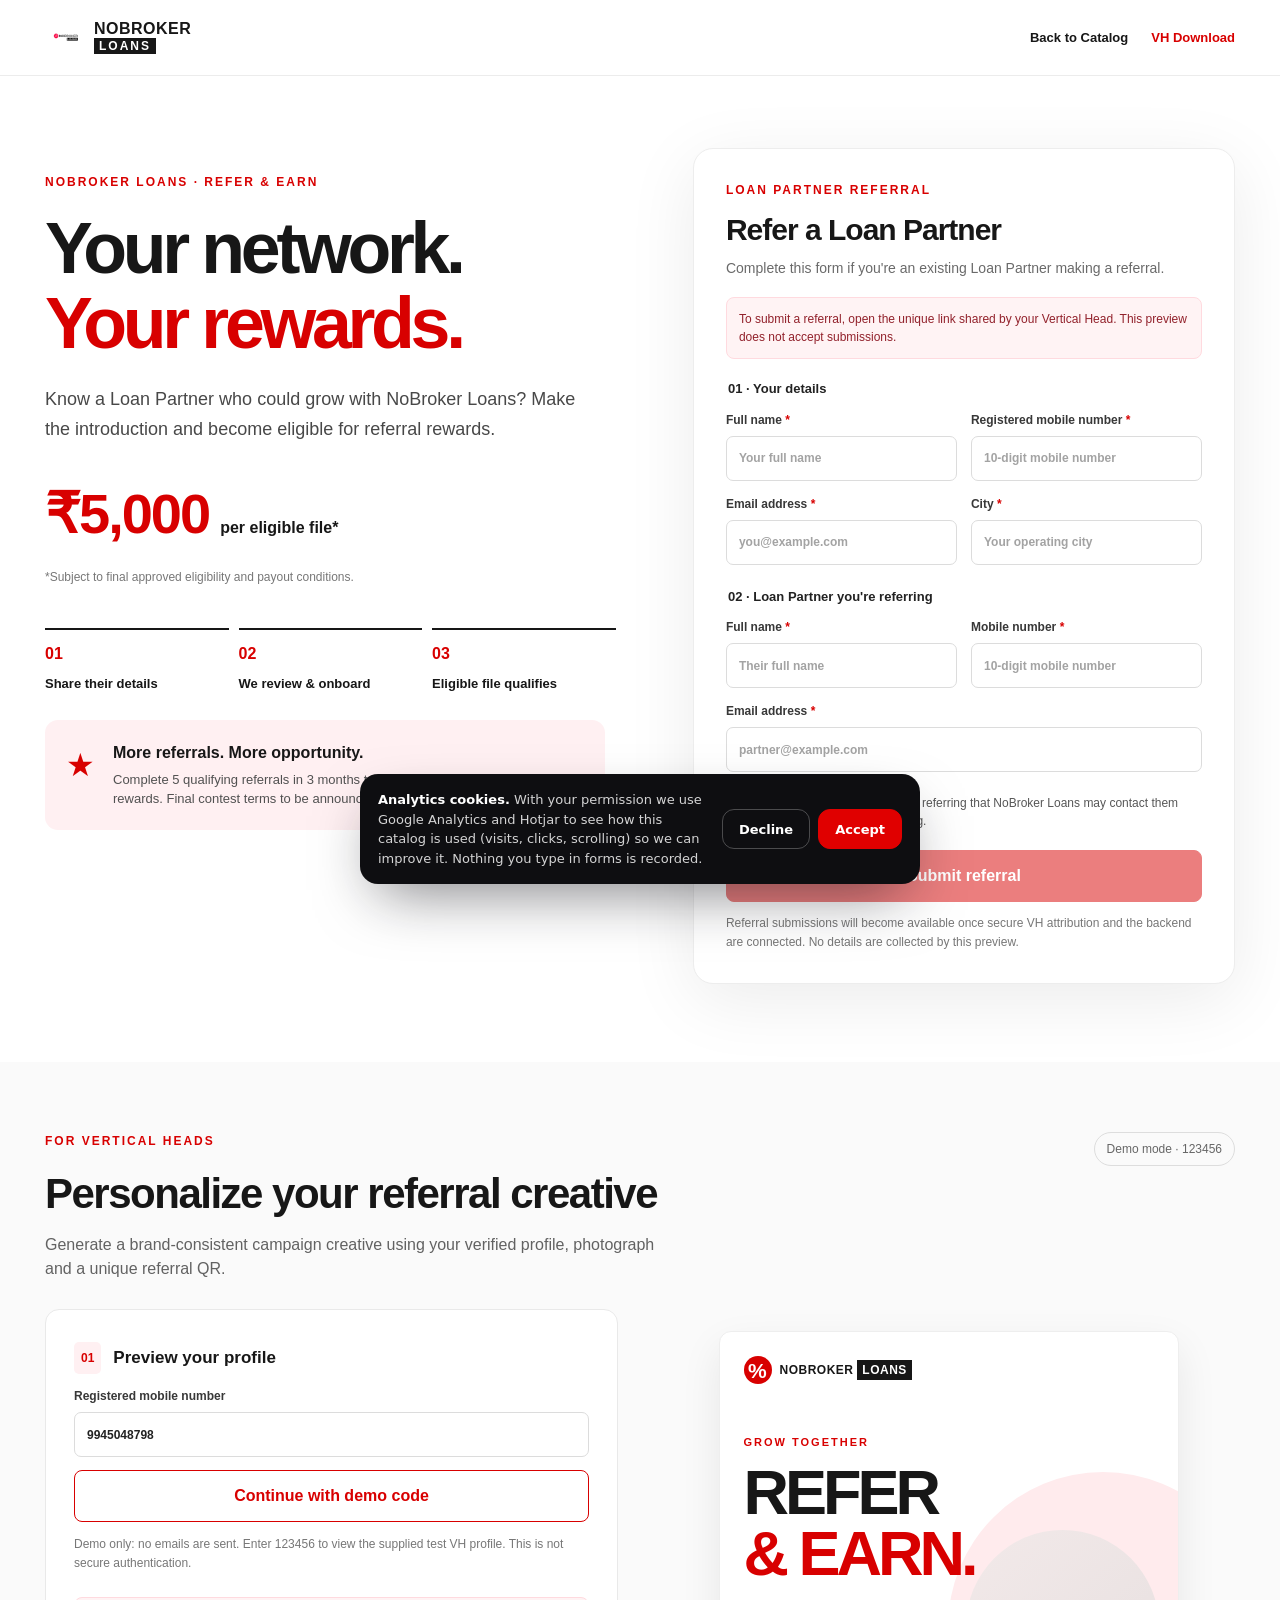
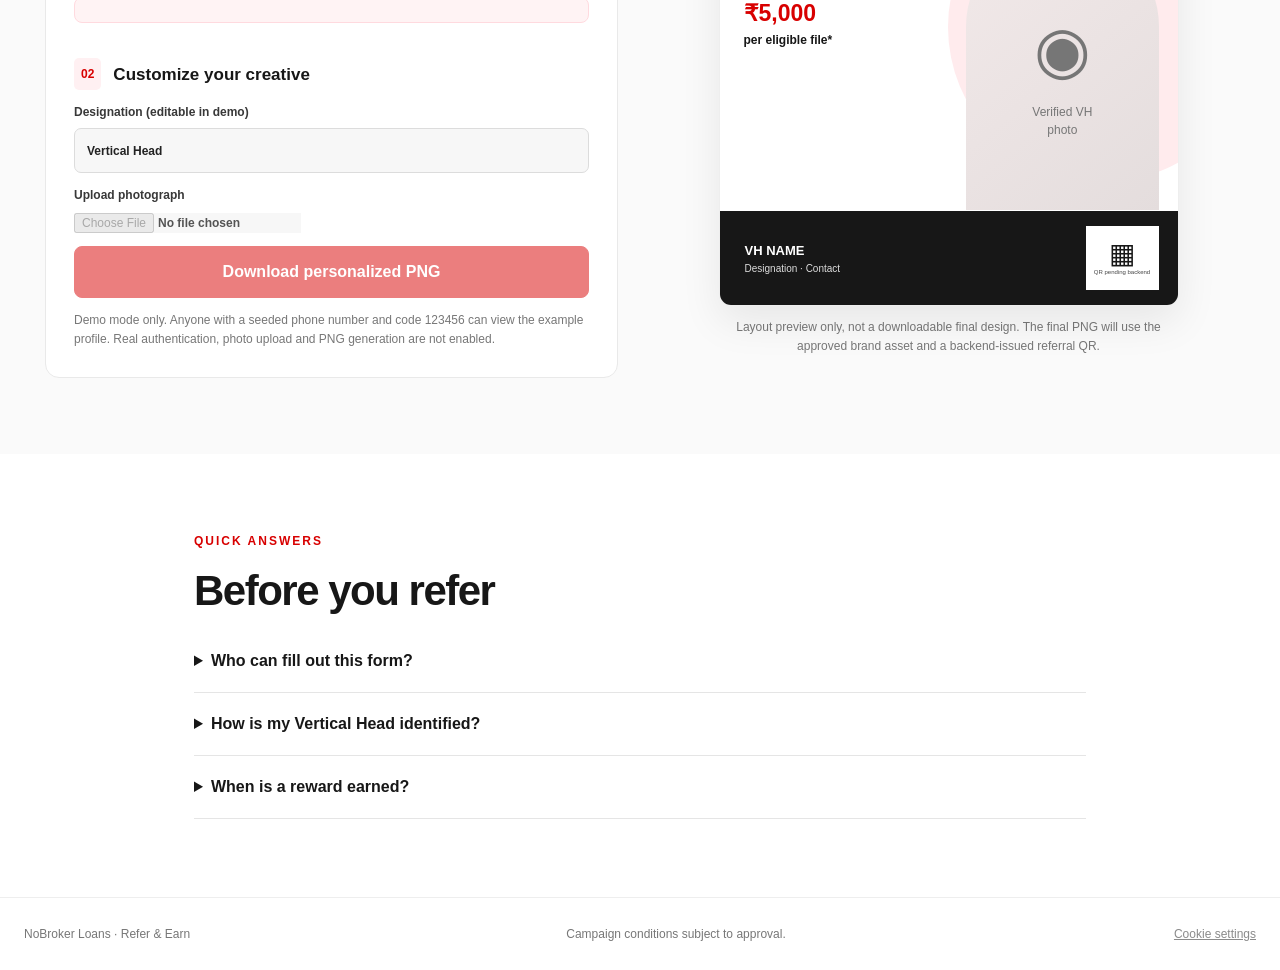
==== commit f5f70f29: "Analytics: Hotjar for heatmaps - Consent banner names Google Analytics and Hotjar (TOOLS_LABEL) - Fo" ====
--- a/refer/index.html
+++ b/refer/index.html
@@ -6,4 +6,4 @@
 <div class="form-card" id="refer-form"><div class="card-top"><p class="eyebrow">LOAN PARTNER REFERRAL</p><h2>Refer a Loan Partner</h2><p>Complete this form if you're an existing Loan Partner making a referral.</p></div><div class="notice" id="attribution-message" role="status">Checking your referral link…</div><form id="referral-form"><fieldset><legend>01 · Your details</legend><div class="fields"><label>Full name <span>*</span><input name="referrer_name" autocomplete="name" required maxlength="120" placeholder="Your full name"></label><label>Registered mobile number <span>*</span><input name="referrer_mobile" inputmode="numeric" pattern="[6-9][0-9]{9}" required placeholder="10-digit mobile number"></label><label>Email address <span>*</span><input name="referrer_email" type="email" autocomplete="email" required placeholder="you@example.com"></label><label>City <span>*</span><input name="referrer_city" required maxlength="100" placeholder="Your operating city"></label></div></fieldset><fieldset><legend>02 · Loan Partner you're referring</legend><div class="fields"><label>Full name <span>*</span><input name="referred_name" required maxlength="120" placeholder="Their full name"></label><label>Mobile number <span>*</span><input name="referred_mobile" inputmode="numeric" pattern="[6-9][0-9]{9}" required placeholder="10-digit mobile number"></label><label class="wide">Email address <span>*</span><input name="referred_email" type="email" required placeholder="partner@example.com"></label></div></fieldset><label class="consent"><input name="consent" type="checkbox" required><span>I have informed the person I'm referring that NoBroker Loans may contact them about Loan Partner onboarding.</span></label><button class="button primary" type="submit" id="submit-referral" disabled>Submit referral</button><p class="footnote">Referral submissions will become available once secure VH attribution and the backend are connected. No details are collected by this preview.</p></form></div></section>
 <section class="vh-section" id="vh-tool"><div class="section-heading"><div><p class="eyebrow">FOR VERTICAL HEADS</p><h2>Personalize your referral creative</h2><p>Generate a brand-consistent campaign creative using your verified profile, photograph and a unique referral QR.</p></div><span class="stage-tag">Demo mode · 123456</span></div><div class="vh-grid"><div class="vh-controls"><div class="line"><span>01</span><h3>Preview your profile</h3></div><label>Registered mobile number<input type="tel" inputmode="numeric" maxlength="10" pattern="[6-9][0-9]{9}" placeholder="10-digit registered number" value="9945048798" id="vh-mobile" autocomplete="tel"></label><button class="button secondary" type="button" id="vh-send-otp">Continue with demo code</button><p class="hint">Demo only: no emails are sent. Enter 123456 to view the supplied test VH profile. This is not secure authentication.</p><div id="vh-verify" hidden><label>Verification code<input type="text" id="vh-otp" inputmode="numeric" autocomplete="one-time-code" maxlength="8" placeholder="Enter 123456"></label><button class="button secondary" type="button" id="vh-check-otp">Unlock demo profile</button></div><p class="notice" id="vh-auth-status" role="status" aria-live="polite"></p><div id="vh-profile" hidden><label>Name<input id="vh-name" readonly aria-readonly="true"></label><label>DSA Code<input id="vh-dsa" readonly aria-readonly="true"></label><label>Email<input id="vh-email" readonly aria-readonly="true"></label><label>Registered contact<input id="vh-contact" readonly aria-readonly="true"></label></div><div class="line"><span>02</span><h3>Customize your creative</h3></div><label>Designation (editable in demo)<input type="text" id="vh-designation" value="Vertical Head" maxlength="80" disabled></label><label>Upload photograph<input id="vh-photo" type="file" accept="image/png,image/jpeg,image/webp" disabled></label><button class="button primary" disabled>Download personalized PNG</button><p class="hint">Demo mode only. Anyone with a seeded phone number and code 123456 can view the example profile. Real authentication, photo upload and PNG generation are not enabled.</p></div><div class="poster-wrap"><div class="poster" aria-label="Placeholder preview of VH personalized PNG creative"><div class="poster-brand"><span class="poster-mark">%</span><span>NOBROKER <b>LOANS</b></span></div><p class="poster-kicker">GROW TOGETHER</p><h3>REFER<br><em>& EARN.</em></h3><div class="poster-reward">₹5,000 <small>per eligible file*</small></div><div class="photo-placeholder"><span aria-hidden="true">◉</span><small>Verified VH<br>photo</small></div><div class="poster-footer"><div><strong>VH NAME</strong><small>Designation · Contact</small></div><div class="qr-placeholder"><span>▦</span><small>QR pending backend</small></div></div></div><p class="hint">Layout preview only, not a downloadable final design. The final PNG will use the approved brand asset and a backend-issued referral QR.</p></div></div></section>
 <section class="faq"><p class="eyebrow">QUICK ANSWERS</p><h2>Before you refer</h2><details><summary>Who can fill out this form?</summary><p>An existing NoBroker Loans Loan Partner referring another prospective Loan Partner.</p></details><details><summary>How is my Vertical Head identified?</summary><p>Your Vertical Head shares a unique referral link. That link is verified by the backend and determines attribution automatically. There is no manual VH selection.</p></details><details><summary>When is a reward earned?</summary><p>Only when approved campaign eligibility and qualifying-file conditions are met. Final commercial terms must be confirmed before launch.</p></details></section>
-</main><footer><span>NoBroker Loans · Refer & Earn</span><span>Campaign conditions subject to approval.</span></footer><script defer src="../analytics.js?v=20261127g"></script><script defer src="./referral.js"></script></body></html>+</main><footer><span>NoBroker Loans · Refer & Earn</span><span>Campaign conditions subject to approval.</span></footer><script defer src="../analytics.js?v=20261127h"></script><script defer src="./referral.js"></script></body></html>
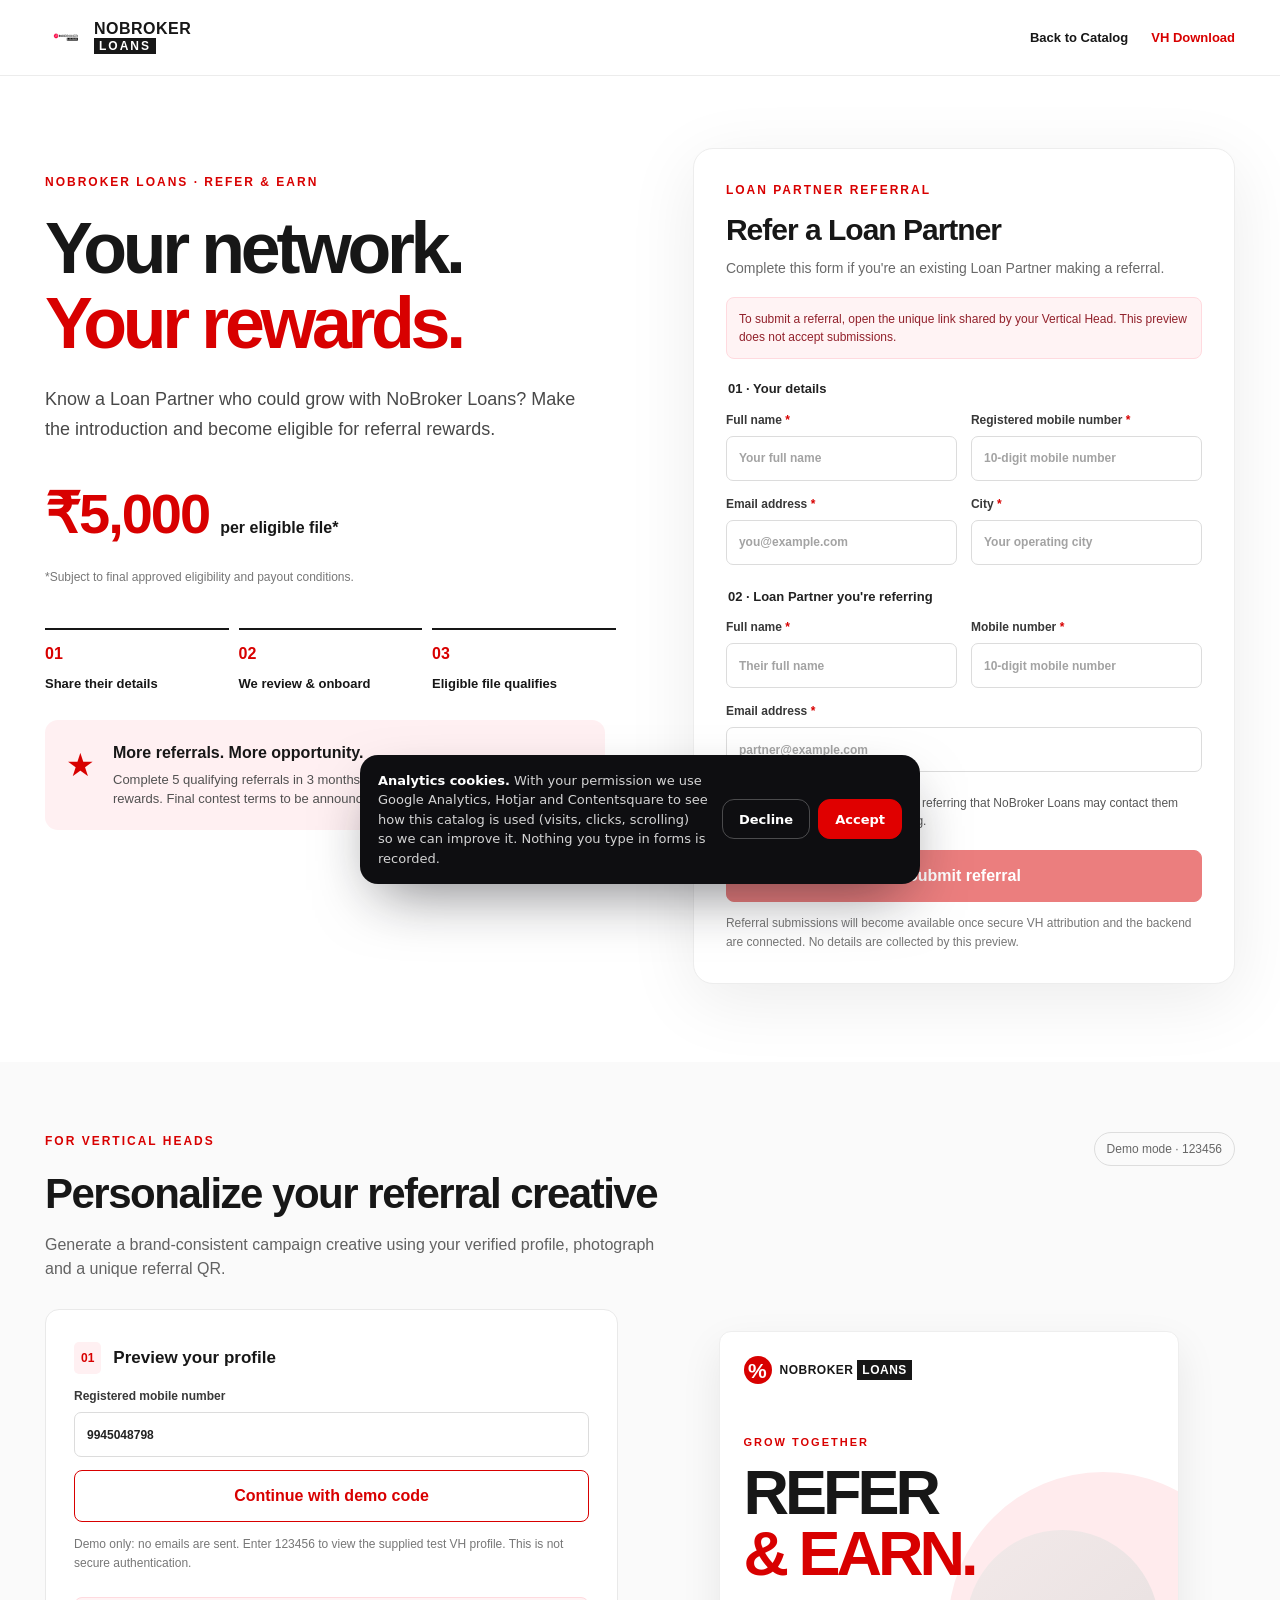
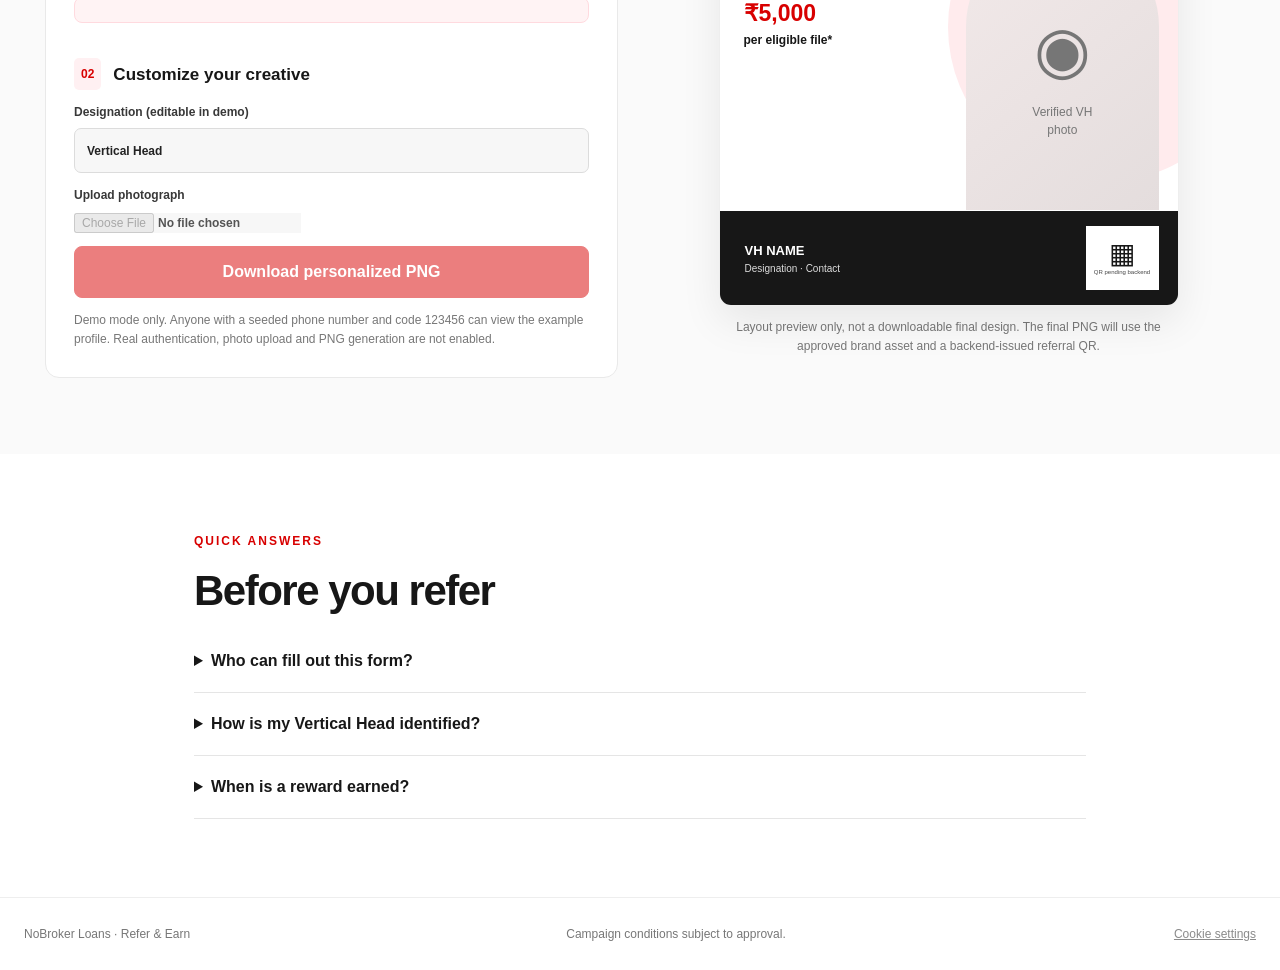
==== commit 52770f4e: "Analytics: add Contentsquare (tag 51165f6ae3411) behind consent - Load t.contentsquare.net/uxa/51165" ====
--- a/refer/index.html
+++ b/refer/index.html
@@ -6,4 +6,4 @@
 <div class="form-card" id="refer-form"><div class="card-top"><p class="eyebrow">LOAN PARTNER REFERRAL</p><h2>Refer a Loan Partner</h2><p>Complete this form if you're an existing Loan Partner making a referral.</p></div><div class="notice" id="attribution-message" role="status">Checking your referral link…</div><form id="referral-form"><fieldset><legend>01 · Your details</legend><div class="fields"><label>Full name <span>*</span><input name="referrer_name" autocomplete="name" required maxlength="120" placeholder="Your full name"></label><label>Registered mobile number <span>*</span><input name="referrer_mobile" inputmode="numeric" pattern="[6-9][0-9]{9}" required placeholder="10-digit mobile number"></label><label>Email address <span>*</span><input name="referrer_email" type="email" autocomplete="email" required placeholder="you@example.com"></label><label>City <span>*</span><input name="referrer_city" required maxlength="100" placeholder="Your operating city"></label></div></fieldset><fieldset><legend>02 · Loan Partner you're referring</legend><div class="fields"><label>Full name <span>*</span><input name="referred_name" required maxlength="120" placeholder="Their full name"></label><label>Mobile number <span>*</span><input name="referred_mobile" inputmode="numeric" pattern="[6-9][0-9]{9}" required placeholder="10-digit mobile number"></label><label class="wide">Email address <span>*</span><input name="referred_email" type="email" required placeholder="partner@example.com"></label></div></fieldset><label class="consent"><input name="consent" type="checkbox" required><span>I have informed the person I'm referring that NoBroker Loans may contact them about Loan Partner onboarding.</span></label><button class="button primary" type="submit" id="submit-referral" disabled>Submit referral</button><p class="footnote">Referral submissions will become available once secure VH attribution and the backend are connected. No details are collected by this preview.</p></form></div></section>
 <section class="vh-section" id="vh-tool"><div class="section-heading"><div><p class="eyebrow">FOR VERTICAL HEADS</p><h2>Personalize your referral creative</h2><p>Generate a brand-consistent campaign creative using your verified profile, photograph and a unique referral QR.</p></div><span class="stage-tag">Demo mode · 123456</span></div><div class="vh-grid"><div class="vh-controls"><div class="line"><span>01</span><h3>Preview your profile</h3></div><label>Registered mobile number<input type="tel" inputmode="numeric" maxlength="10" pattern="[6-9][0-9]{9}" placeholder="10-digit registered number" value="9945048798" id="vh-mobile" autocomplete="tel"></label><button class="button secondary" type="button" id="vh-send-otp">Continue with demo code</button><p class="hint">Demo only: no emails are sent. Enter 123456 to view the supplied test VH profile. This is not secure authentication.</p><div id="vh-verify" hidden><label>Verification code<input type="text" id="vh-otp" inputmode="numeric" autocomplete="one-time-code" maxlength="8" placeholder="Enter 123456"></label><button class="button secondary" type="button" id="vh-check-otp">Unlock demo profile</button></div><p class="notice" id="vh-auth-status" role="status" aria-live="polite"></p><div id="vh-profile" hidden><label>Name<input id="vh-name" readonly aria-readonly="true"></label><label>DSA Code<input id="vh-dsa" readonly aria-readonly="true"></label><label>Email<input id="vh-email" readonly aria-readonly="true"></label><label>Registered contact<input id="vh-contact" readonly aria-readonly="true"></label></div><div class="line"><span>02</span><h3>Customize your creative</h3></div><label>Designation (editable in demo)<input type="text" id="vh-designation" value="Vertical Head" maxlength="80" disabled></label><label>Upload photograph<input id="vh-photo" type="file" accept="image/png,image/jpeg,image/webp" disabled></label><button class="button primary" disabled>Download personalized PNG</button><p class="hint">Demo mode only. Anyone with a seeded phone number and code 123456 can view the example profile. Real authentication, photo upload and PNG generation are not enabled.</p></div><div class="poster-wrap"><div class="poster" aria-label="Placeholder preview of VH personalized PNG creative"><div class="poster-brand"><span class="poster-mark">%</span><span>NOBROKER <b>LOANS</b></span></div><p class="poster-kicker">GROW TOGETHER</p><h3>REFER<br><em>& EARN.</em></h3><div class="poster-reward">₹5,000 <small>per eligible file*</small></div><div class="photo-placeholder"><span aria-hidden="true">◉</span><small>Verified VH<br>photo</small></div><div class="poster-footer"><div><strong>VH NAME</strong><small>Designation · Contact</small></div><div class="qr-placeholder"><span>▦</span><small>QR pending backend</small></div></div></div><p class="hint">Layout preview only, not a downloadable final design. The final PNG will use the approved brand asset and a backend-issued referral QR.</p></div></div></section>
 <section class="faq"><p class="eyebrow">QUICK ANSWERS</p><h2>Before you refer</h2><details><summary>Who can fill out this form?</summary><p>An existing NoBroker Loans Loan Partner referring another prospective Loan Partner.</p></details><details><summary>How is my Vertical Head identified?</summary><p>Your Vertical Head shares a unique referral link. That link is verified by the backend and determines attribution automatically. There is no manual VH selection.</p></details><details><summary>When is a reward earned?</summary><p>Only when approved campaign eligibility and qualifying-file conditions are met. Final commercial terms must be confirmed before launch.</p></details></section>
-</main><footer><span>NoBroker Loans · Refer & Earn</span><span>Campaign conditions subject to approval.</span></footer><script defer src="../analytics.js?v=20261127h"></script><script defer src="./referral.js"></script></body></html>+</main><footer><span>NoBroker Loans · Refer & Earn</span><span>Campaign conditions subject to approval.</span></footer><script defer src="../analytics.js?v=20261127cs"></script><script defer src="./referral.js"></script></body></html>
